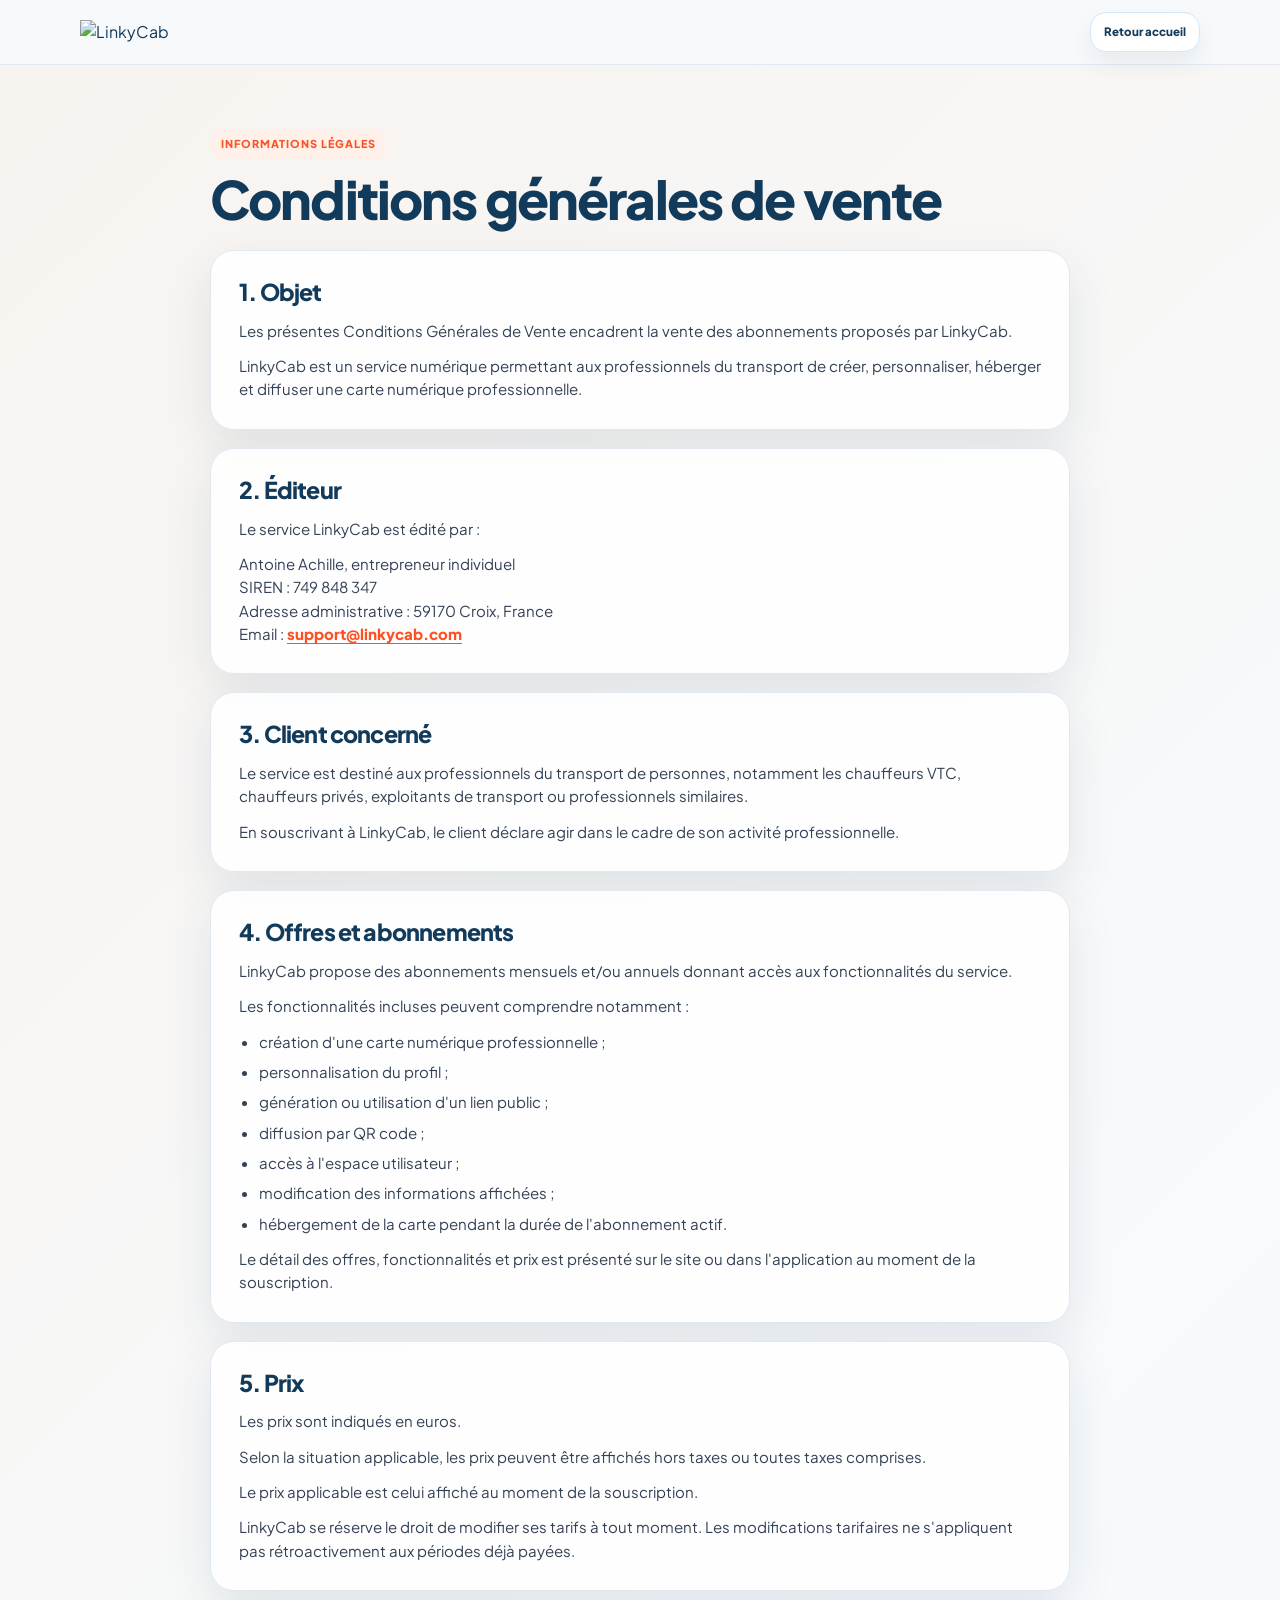
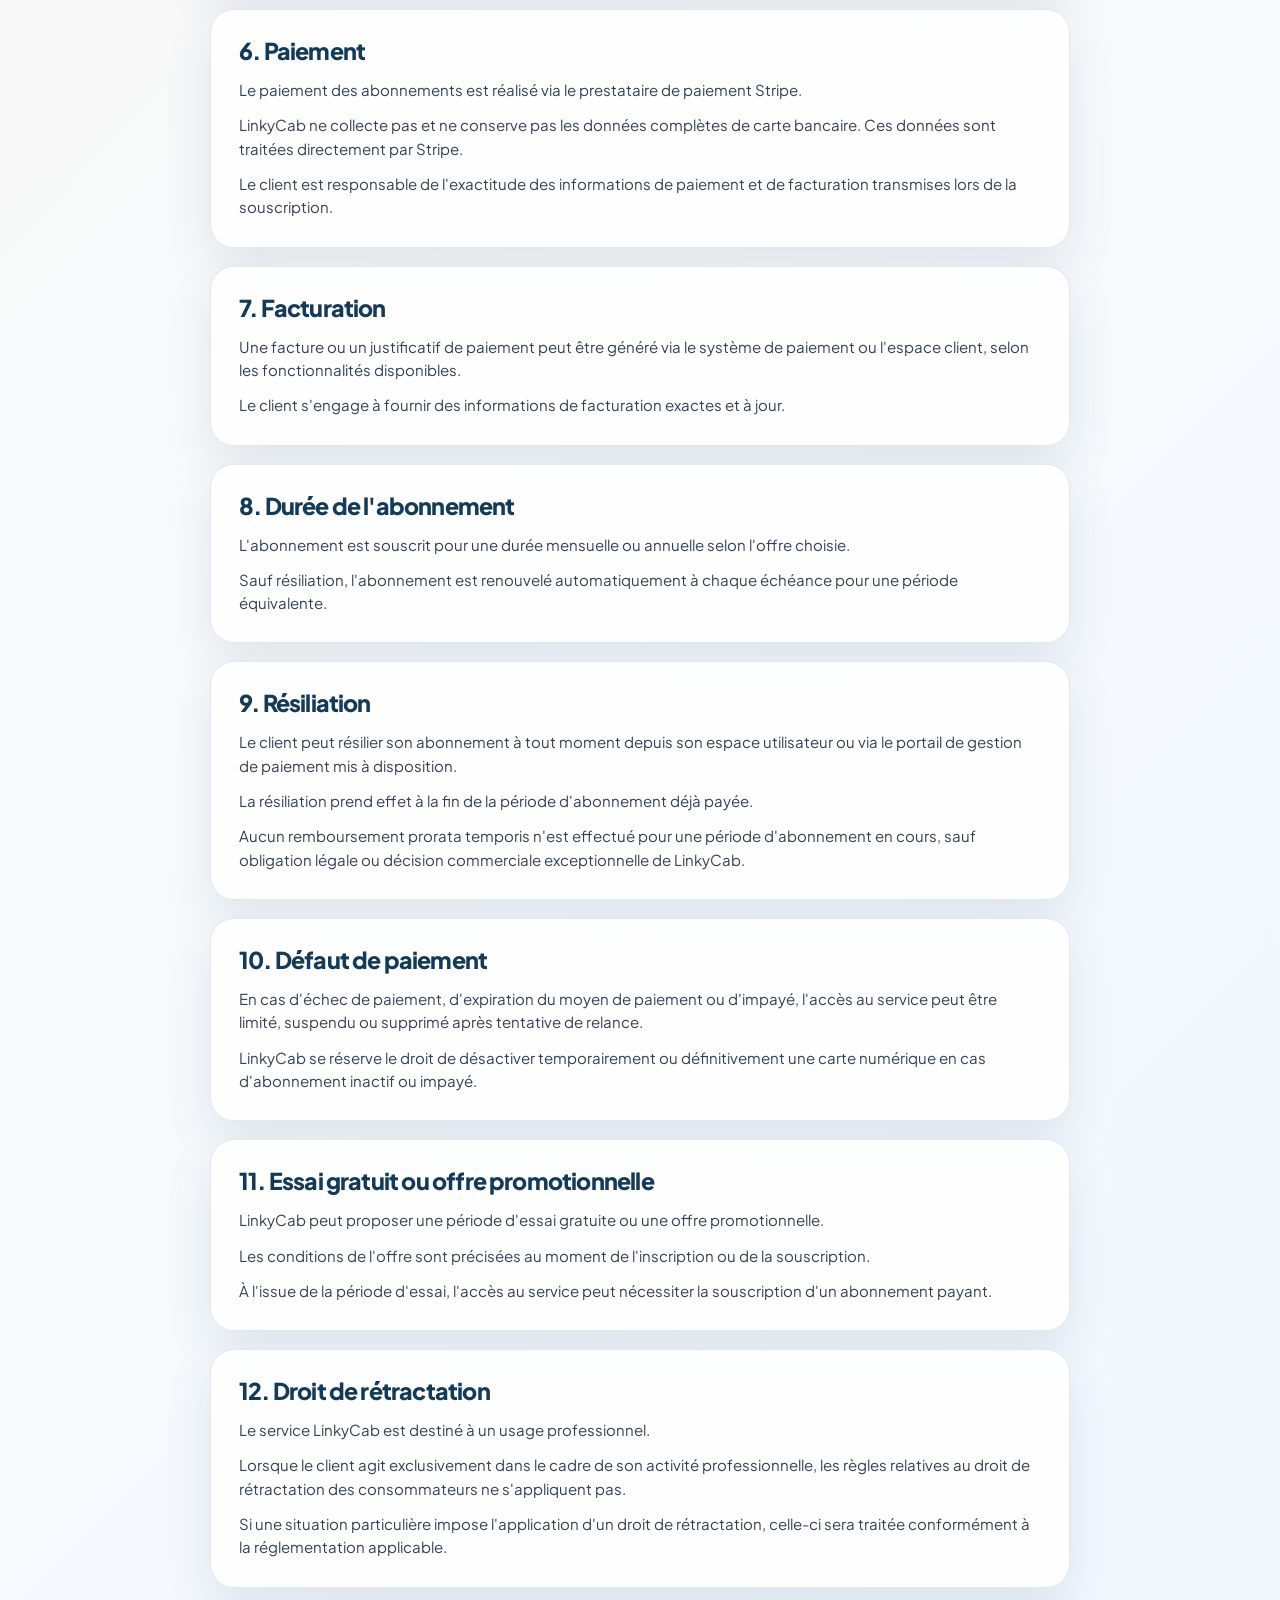
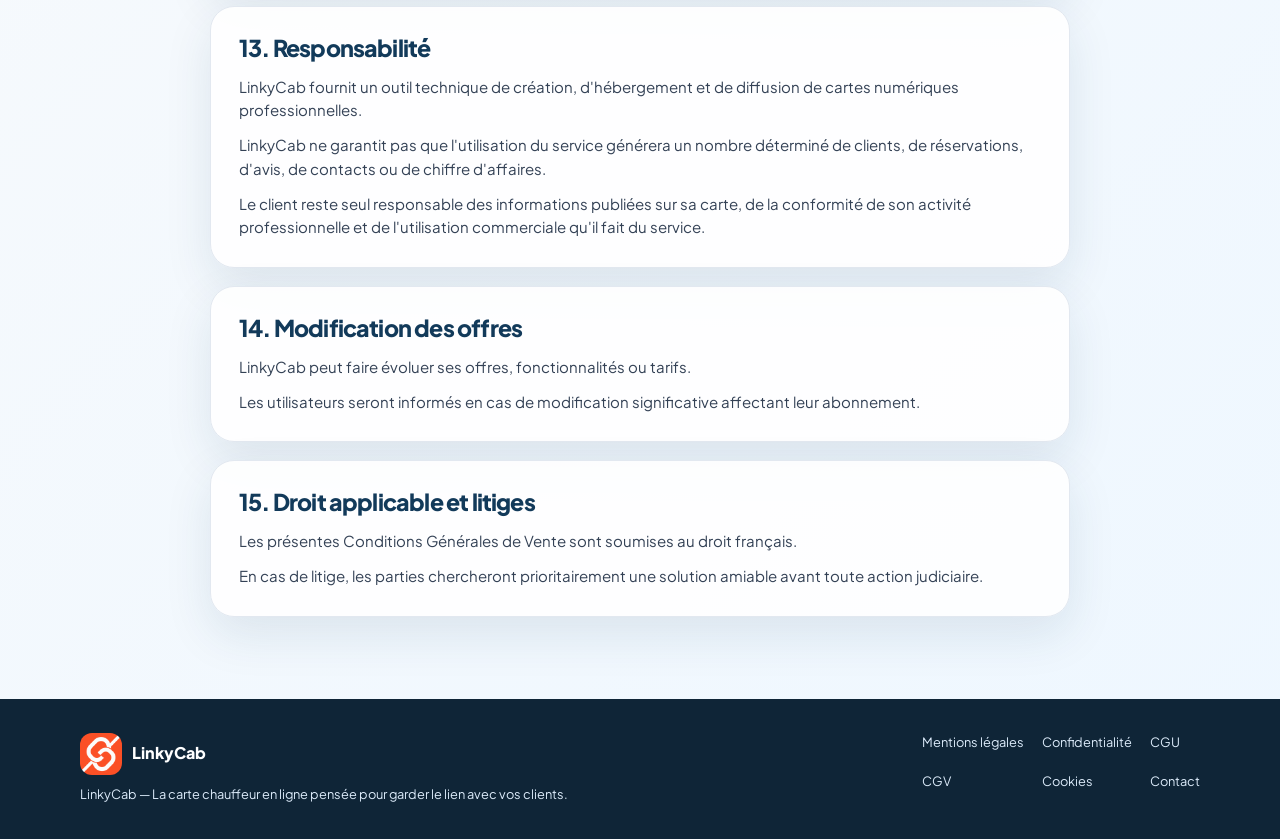
==== conditions-generales-vente/index.html @ a40a3536 "Integrate static legal pages" ====
<!doctype html>
<html lang="fr">
  <head>
    <meta charset="utf-8">
    <meta name="viewport" content="width=device-width, initial-scale=1">
    <title>Conditions générales de vente — LinkyCab</title>
    <link rel="preconnect" href="https://fonts.googleapis.com">
    <link rel="preconnect" href="https://fonts.gstatic.com" crossorigin>
    <link href="https://fonts.googleapis.com/css2?family=Plus+Jakarta+Sans:wght@500;700;800&display=swap" rel="stylesheet">
    <link rel="stylesheet" href="../style.css">
  </head>
  <body class="legal-page">
    <header class="site-header legal-header"><div class="container header-inner"><a class="brand" href="/" aria-label="Retour à l’accueil LinkyCab"><img src="../assets/img/logo-linkycab.png" alt="LinkyCab"></a><a class="button button-secondary button-small" href="/">Retour accueil</a></div></header>
    <main class="legal-main container">
      <p class="eyebrow">Informations légales</p>
      <h1>Conditions générales de vente</h1>
      <div class="legal-content"><section class="legal-card"><h2>1. Objet</h2><p>Les présentes Conditions Générales de Vente encadrent la vente des abonnements proposés par LinkyCab.</p><p>LinkyCab est un service numérique permettant aux professionnels du transport de créer, personnaliser, héberger et diffuser une carte numérique professionnelle.</p></section>
<section class="legal-card"><h2>2. Éditeur</h2><p>Le service LinkyCab est édité par :</p><p>Antoine Achille, entrepreneur individuel<br>SIREN : 749 848 347<br>Adresse administrative : 59170 Croix, France<br>Email : <a href="mailto:support@linkycab.com">support@linkycab.com</a></p></section>
<section class="legal-card"><h2>3. Client concerné</h2><p>Le service est destiné aux professionnels du transport de personnes, notamment les chauffeurs VTC, chauffeurs privés, exploitants de transport ou professionnels similaires.</p><p>En souscrivant à LinkyCab, le client déclare agir dans le cadre de son activité professionnelle.</p></section>
<section class="legal-card"><h2>4. Offres et abonnements</h2><p>LinkyCab propose des abonnements mensuels et/ou annuels donnant accès aux fonctionnalités du service.</p><p>Les fonctionnalités incluses peuvent comprendre notamment :</p><ul><li>création d&#x27;une carte numérique professionnelle ;</li><li>personnalisation du profil ;</li><li>génération ou utilisation d&#x27;un lien public ;</li><li>diffusion par QR code ;</li><li>accès à l&#x27;espace utilisateur ;</li><li>modification des informations affichées ;</li><li>hébergement de la carte pendant la durée de l&#x27;abonnement actif.</li></ul><p>Le détail des offres, fonctionnalités et prix est présenté sur le site ou dans l&#x27;application au moment de la souscription.</p></section>
<section class="legal-card"><h2>5. Prix</h2><p>Les prix sont indiqués en euros.</p><p>Selon la situation applicable, les prix peuvent être affichés hors taxes ou toutes taxes comprises.</p><p>Le prix applicable est celui affiché au moment de la souscription.</p><p>LinkyCab se réserve le droit de modifier ses tarifs à tout moment. Les modifications tarifaires ne s&#x27;appliquent pas rétroactivement aux périodes déjà payées.</p></section>
<section class="legal-card"><h2>6. Paiement</h2><p>Le paiement des abonnements est réalisé via le prestataire de paiement Stripe.</p><p>LinkyCab ne collecte pas et ne conserve pas les données complètes de carte bancaire. Ces données sont traitées directement par Stripe.</p><p>Le client est responsable de l&#x27;exactitude des informations de paiement et de facturation transmises lors de la souscription.</p></section>
<section class="legal-card"><h2>7. Facturation</h2><p>Une facture ou un justificatif de paiement peut être généré via le système de paiement ou l&#x27;espace client, selon les fonctionnalités disponibles.</p><p>Le client s&#x27;engage à fournir des informations de facturation exactes et à jour.</p></section>
<section class="legal-card"><h2>8. Durée de l&#x27;abonnement</h2><p>L&#x27;abonnement est souscrit pour une durée mensuelle ou annuelle selon l&#x27;offre choisie.</p><p>Sauf résiliation, l&#x27;abonnement est renouvelé automatiquement à chaque échéance pour une période équivalente.</p></section>
<section class="legal-card"><h2>9. Résiliation</h2><p>Le client peut résilier son abonnement à tout moment depuis son espace utilisateur ou via le portail de gestion de paiement mis à disposition.</p><p>La résiliation prend effet à la fin de la période d&#x27;abonnement déjà payée.</p><p>Aucun remboursement prorata temporis n&#x27;est effectué pour une période d&#x27;abonnement en cours, sauf obligation légale ou décision commerciale exceptionnelle de LinkyCab.</p></section>
<section class="legal-card"><h2>10. Défaut de paiement</h2><p>En cas d&#x27;échec de paiement, d&#x27;expiration du moyen de paiement ou d&#x27;impayé, l&#x27;accès au service peut être limité, suspendu ou supprimé après tentative de relance.</p><p>LinkyCab se réserve le droit de désactiver temporairement ou définitivement une carte numérique en cas d&#x27;abonnement inactif ou impayé.</p></section>
<section class="legal-card"><h2>11. Essai gratuit ou offre promotionnelle</h2><p>LinkyCab peut proposer une période d&#x27;essai gratuite ou une offre promotionnelle.</p><p>Les conditions de l&#x27;offre sont précisées au moment de l&#x27;inscription ou de la souscription.</p><p>À l&#x27;issue de la période d&#x27;essai, l&#x27;accès au service peut nécessiter la souscription d&#x27;un abonnement payant.</p></section>
<section class="legal-card"><h2>12. Droit de rétractation</h2><p>Le service LinkyCab est destiné à un usage professionnel.</p><p>Lorsque le client agit exclusivement dans le cadre de son activité professionnelle, les règles relatives au droit de rétractation des consommateurs ne s&#x27;appliquent pas.</p><p>Si une situation particulière impose l&#x27;application d&#x27;un droit de rétractation, celle-ci sera traitée conformément à la réglementation applicable.</p></section>
<section class="legal-card"><h2>13. Responsabilité</h2><p>LinkyCab fournit un outil technique de création, d&#x27;hébergement et de diffusion de cartes numériques professionnelles.</p><p>LinkyCab ne garantit pas que l&#x27;utilisation du service générera un nombre déterminé de clients, de réservations, d&#x27;avis, de contacts ou de chiffre d&#x27;affaires.</p><p>Le client reste seul responsable des informations publiées sur sa carte, de la conformité de son activité professionnelle et de l&#x27;utilisation commerciale qu&#x27;il fait du service.</p></section>
<section class="legal-card"><h2>14. Modification des offres</h2><p>LinkyCab peut faire évoluer ses offres, fonctionnalités ou tarifs.</p><p>Les utilisateurs seront informés en cas de modification significative affectant leur abonnement.</p></section>
<section class="legal-card"><h2>15. Droit applicable et litiges</h2><p>Les présentes Conditions Générales de Vente sont soumises au droit français.</p><p>En cas de litige, les parties chercheront prioritairement une solution amiable avant toute action judiciaire.</p></section>
      </div>
    </main>
    <footer class="site-footer"><div class="container footer-grid"><div><div class="footer-brand-heading"><img class="footer-logo" src="../assets/img/logo-linkycab-icon.png" alt="Icône LinkyCab"><p class="footer-brand-name">LinkyCab</p></div><p class="footer-baseline">LinkyCab — La carte chauffeur en ligne pensée pour garder le lien avec vos clients.</p></div><nav aria-label="Informations légales"><a href="/mentions-legales/">Mentions légales</a><a href="/politique-confidentialite/">Confidentialité</a><a href="/conditions-utilisation/">CGU</a><a href="/conditions-generales-vente/">CGV</a><a href="/politique-cookies/">Cookies</a><a href="/contact/">Contact</a></nav></div></footer>
  </body>
</html>
---- style.css ----
:root {
  --bg: #F8FAFC;
  --bg-warm: #F7F3EF;
  --blue: #123A5A;
  --night: #0F2537;
  --orange: #FC5123;
  --muted: #64748B;
  --border: #E2E8F0;
  --card: #FFFFFF;
  --soft: #EAF4FF;
  --shadow: 0 18px 48px rgba(18, 58, 90, .10);
  --radius: 28px;
  --font: "Plus Jakarta Sans", Arial, sans-serif;
}

* { box-sizing: border-box; }
html { scroll-behavior: smooth; }
body {
  margin: 0;
  background: linear-gradient(135deg, var(--bg-warm), var(--bg) 46%, #EEF7FF);
  color: var(--blue);
  font-family: var(--font);
  line-height: 1.55;
}

a { color: inherit; text-decoration: none; }
img { display: block; max-width: 100%; }
p { margin: 0; color: #334155; }
h1, h2, h3 {
  margin: 0;
  color: var(--blue);
  letter-spacing: -.035em;
  line-height: 1.12;
}
h1 { font-size: clamp(2.25rem, 9vw, 4.35rem); line-height: 1.02; font-weight: 800; }
h2 { font-size: clamp(1.8rem, 6vw, 3rem); font-weight: 800; }
h3 { font-size: clamp(1.25rem, 5.4vw, 1.38rem); line-height: 1.15; font-weight: 700; }

.container { width: min(1120px, calc(100% - 34px)); margin-inline: auto; }
.section { padding: 58px 0; }

.site-header {
  position: sticky;
  top: 0;
  z-index: 10;
  border-bottom: 1px solid var(--border);
  background: rgba(248, 250, 252, .88);
  backdrop-filter: blur(16px);
}
.header-inner { display: flex; min-height: 64px; align-items: center; justify-content: space-between; gap: 14px; }
.brand img { width: 126px; }
.main-nav { display: none; gap: 24px; }
.main-nav a { color: var(--muted); font-size: .78rem; font-weight: 800; }

.button {
  display: inline-flex;
  min-height: 50px;
  align-items: center;
  justify-content: center;
  border: 1px solid var(--orange);
  border-radius: 16px;
  background: var(--orange);
  padding: 12px 20px;
  color: #fff;
  font-size: .84rem;
  font-weight: 800;
  box-shadow: 0 14px 30px rgba(252, 81, 35, .22);
}
.button-secondary { border-color: #CFE6FF; background: #fff; color: var(--blue); box-shadow: 0 12px 24px rgba(18, 58, 90, .07); }
.button-small { min-height: 40px; padding: 9px 13px; font-size: .72rem; }

.eyebrow {
  display: inline-flex;
  margin-bottom: 12px;
  border-radius: 999px;
  background: #FFF1EA;
  padding: 7px 11px;
  color: var(--orange);
  font-size: .68rem;
  font-weight: 800;
  letter-spacing: .09em;
  text-transform: uppercase;
}
.section-heading { max-width: 720px; margin-bottom: 26px; }
.section-heading p:not(.eyebrow) { margin-top: 12px; color: var(--muted); }
.section-heading-centered { margin-inline: auto; text-align: center; }

.hero { overflow: hidden; padding-top: 44px; }
.hero-grid { display: grid; gap: 32px; align-items: center; }
.hero-text { margin-top: 16px; font-size: 1rem; }
.button-row { display: flex; flex-wrap: wrap; gap: 10px; margin-top: 24px; }
.hero-visual { justify-self: center; width: min(100%, 390px); }

.phone-frame {
  overflow: hidden;
  border: 1px solid var(--border);
  border-radius: var(--radius);
  background: #fff;
  box-shadow: var(--shadow);
  padding: 6px;
}
.phone-frame img { border-radius: 22px; }

.image-frame {
  overflow: hidden;
  border: 1px solid #E2E8F0;
  border-radius: 24px;
  background: #FFFFFF;
  box-shadow: 0 18px 45px rgba(15, 37, 55, .08);
}
.image-frame img {
  display: block;
  width: 100%;
  height: auto;
  border-radius: inherit;
  object-fit: cover;
  transform: scale(1.02);
}

.problem { background: linear-gradient(135deg, var(--night), var(--blue)); }
.problem h2,
.problem h3 { color: #fff; }
.problem .section-heading p:not(.eyebrow) { color: #DCEBFA; }

.three-grid,
.step-grid,
.action-grid,
.pill-grid,
.benefit-grid { display: grid; gap: 12px; }
.three-grid { grid-template-columns: 1fr; }
.three-grid article,
.step-grid article,
.action-grid article,
.pill-grid article,
.benefit-grid article {
  border: 1px solid var(--border);
  border-radius: 22px;
  background: #fff;
  padding: 18px;
  box-shadow: var(--shadow);
}
.problem .three-grid article { border-color: rgba(255, 255, 255, .14); background: rgba(255, 255, 255, .10); box-shadow: none; }
.step-grid article { min-height: 158px; }
.step-grid span {
  display: inline-flex;
  margin-bottom: 28px;
  border: 1px solid #CFE6FF;
  border-radius: 999px;
  background: var(--soft);
  padding: 6px 11px;
  color: var(--blue);
  font-size: .72rem;
  font-weight: 800;
}

.strong-line { color: var(--blue) !important; font-weight: 800; }
.note { color: var(--muted); font-size: .86rem; font-weight: 700; }
.access { background: rgba(234, 244, 255, .34); }
.access-grid { display: grid; gap: 14px; }
.access-grid article {
  position: relative;
  overflow: hidden;
  min-height: 210px;
  border: 1px solid var(--border);
  border-radius: 24px;
  background: #fff;
  padding: 20px;
  box-shadow: var(--shadow);
}
.access-grid span {
  display: inline-flex;
  margin-bottom: 26px;
  border: 1px solid #CFE6FF;
  border-radius: 999px;
  background: var(--soft);
  padding: 6px 11px;
  color: var(--blue);
  font-size: .72rem;
  font-weight: 800;
}
.access-grid p { margin-top: 10px; color: var(--muted); font-size: .92rem; font-weight: 700; }
.access-note { margin-top: 18px; text-align: center; color: var(--blue); font-weight: 900; }

.mobile-carousel {
  display: flex;
  gap: 16px;
  overflow-x: auto;
  scroll-snap-type: x mandatory;
  width: calc(100% + 34px);
  margin-inline: -17px;
  padding: 0 17px 8px;
  -webkit-overflow-scrolling: touch;
  scrollbar-width: none;
}
.mobile-carousel::-webkit-scrollbar { display: none; }
.mobile-carousel-card {
  flex: 0 0 84%;
  scroll-snap-align: start;
  scroll-snap-stop: always;
}

.nfc-option { background: rgba(248, 250, 252, .82); padding-top: 0; }
.nfc-card {
  display: grid;
  gap: 22px;
  align-items: center;
  border: 1px solid var(--border);
  border-radius: var(--radius);
  background: #fff;
  padding: 20px;
  box-shadow: var(--shadow);
}
.nfc-copy p { margin-top: 12px; color: var(--muted); }
.nfc-offer {
  display: inline-flex;
  border-radius: 999px;
  background: #FFF1EA;
  padding: 8px 12px;
  color: var(--orange) !important;
  font-size: .78rem;
  font-weight: 900;
  text-transform: uppercase;
}
.nfc-tagline { margin-top: 14px; text-align: left; }
.nfc-visual { max-width: 320px; justify-self: center; }
.nfc-visual img { transform: none; }

.action-grid,
.benefit-grid { grid-template-columns: repeat(2, minmax(0, 1fr)); }
.action-grid article,
.benefit-grid article,
.pill-grid article { color: var(--blue); font-size: .92rem; font-weight: 800; }
.action-grid .mobile-carousel-card { flex-basis: 68%; }
.action-grid article {
  min-height: 126px;
  border-color: rgba(203, 213, 225, .72);
  border-radius: 24px;
  background: rgba(255, 255, 255, .84);
  padding: 14px;
  box-shadow: 0 14px 34px rgba(18, 58, 90, .08);
  backdrop-filter: blur(10px);
}
.action-card {
  display: grid;
  gap: 8px;
  align-content: start;
}
.action-card h3 {
  font-size: clamp(1rem, 4.4vw, 1.12rem);
  letter-spacing: -.025em;
}
.action-card p {
  max-width: 18ch;
  color: var(--muted);
  font-size: .76rem;
  font-weight: 700;
  line-height: 1.35;
}
.benefit-grid article {
  display: grid;
  gap: 14px;
  align-content: start;
}
.benefit-grid h3 {
  font-size: clamp(1.05rem, 4.6vw, 1.18rem);
  letter-spacing: -.03em;
}
.benefit-badge {
  display: inline-flex;
  width: 40px;
  height: 40px;
  align-items: center;
  justify-content: center;
  border: 1px solid #CFE6FF;
  border-radius: 14px;
  background: linear-gradient(135deg, #F3F9FF, var(--soft));
  color: var(--blue);
  font-size: .82rem;
  font-weight: 900;
  line-height: 1;
  box-shadow: inset 0 1px 0 rgba(255, 255, 255, .78);
}
.benefit-badge::after {
  content: "";
  width: 5px;
  height: 5px;
  margin-left: 4px;
  border-radius: 999px;
  background: rgba(252, 81, 35, .72);
}
.action-icon {
  display: inline-flex;
  position: relative;
  width: 34px;
  height: 34px;
  align-items: center;
  justify-content: center;
  border: 1px solid #D7E8F8;
  border-radius: 999px;
  background: linear-gradient(135deg, #F6FAFE, #EAF4FF);
  color: var(--blue);
  font-size: .9rem;
  font-weight: 800;
  line-height: 1;
  box-shadow: inset 0 1px 0 rgba(255, 255, 255, .9);
}
.action-icon::after {
  content: "";
  position: absolute;
  right: 5px;
  bottom: 5px;
  width: 4px;
  height: 4px;
  border-radius: 999px;
  background: rgba(252, 81, 35, .62);
}

.keep,
.dashboard,
.faq { background: rgba(248, 250, 252, .82); }
.showcase-grid {
  display: grid;
  gap: 24px;
  align-items: center;
  border: 1px solid var(--border);
  border-radius: var(--radius);
  background: #fff;
  padding: 20px;
  box-shadow: var(--shadow);
}
.showcase-grid p:not(.eyebrow) { margin-top: 12px; color: var(--muted); }
.showcase-visual { width: 100%; max-width: 430px; justify-self: center; }
.pill-grid { grid-template-columns: repeat(2, minmax(0, 1fr)); }
.business { background: rgba(234, 244, 255, .42); }

.pricing-cards { display: grid; gap: 18px; }
.price-card {
  display: flex;
  flex-direction: column;
  gap: 14px;
  height: 100%;
  border: 1px solid var(--border);
  border-radius: var(--radius);
  background: #fff;
  padding: 22px;
  box-shadow: var(--shadow);
}
.price { color: var(--blue); font-size: clamp(2.7rem, 12vw, 4.4rem); font-weight: 800; letter-spacing: -.08em; line-height: .95; }
.price small { font-size: 1rem; letter-spacing: 0; }
.price-card ul { display: grid; gap: 8px; margin: 0; padding: 0; list-style: none; }
.price-card .button { margin-top: auto; }
.price-card li { position: relative; padding-left: 22px; color: #334155; font-size: .86rem; font-weight: 700; }
.price-card li::before { content: "✓"; position: absolute; left: 0; color: var(--blue); font-weight: 900; }
.option { border-top: 1px solid var(--border); padding-top: 12px; color: var(--muted); font-size: .8rem; font-weight: 800; }
.annual-nfc-highlight {
  align-self: flex-start;
  border: 1px solid rgba(252, 81, 35, .16);
  border-radius: 12px;
  background: #FFF4EC;
  padding: 9px 12px;
  color: var(--blue);
  font-size: .78rem;
  font-weight: 900;
  line-height: 1.35;
}
.featured-price { border: 2px solid #CFE6FF; background: linear-gradient(180deg, #fff, #F4FAFF); transform: translateY(-2px); box-shadow: 0 24px 58px rgba(18, 58, 90, .16); }
.nfc-price .button { box-shadow: 0 16px 34px rgba(252, 81, 35, .26); }
.badges { display: flex; flex-wrap: wrap; gap: 8px; }
.badges span { border-radius: 999px; background: #FFF1EA; padding: 7px 10px; color: var(--orange); font-size: .68rem; font-weight: 900; text-transform: uppercase; }
.pricing-note { margin-top: 18px; text-align: center; color: var(--blue); font-weight: 800; }

.faq-grid { display: grid; gap: 16px; }
.faq-list { overflow: hidden; border: 1px solid var(--border); border-radius: var(--radius); background: #fff; box-shadow: var(--shadow); }
details { border-bottom: 1px solid var(--border); padding: 17px; }
details:last-child { border-bottom: 0; }
summary { cursor: pointer; color: var(--blue); font-size: .9rem; font-weight: 800; }
details p { margin-top: 8px; color: var(--muted); font-size: .85rem; }

.site-footer { background: var(--night); padding: 34px 0; }
.footer-grid { display: grid; gap: 18px; }
.footer-brand-heading { display: flex; align-items: center; gap: 10px; margin-bottom: 10px; }
.footer-logo { width: 42px; border-radius: 12px; }
.footer-brand-name { color: #fff; font-weight: 800; }
.footer-baseline,
.site-footer a { color: #DCEBFA; font-size: .8rem; }
.site-footer nav { display: grid; gap: 7px; }

@media (min-width: 720px) {
  .container { width: min(1120px, calc(100% - 64px)); }
  .section { padding: 82px 0; }
  .main-nav { display: flex; }
  .hero { padding: 72px 0 86px; }
  .hero-grid { grid-template-columns: 1.04fr .76fr; gap: 58px; }
  .hero-text { font-size: 1.08rem; }
  .three-grid,
  .step-grid { grid-template-columns: repeat(3, 1fr); }
  .action-grid,
  .benefit-grid { grid-template-columns: repeat(3, 1fr); }
  .access-grid { grid-template-columns: repeat(3, 1fr); }
  .mobile-carousel {
    display: grid;
    overflow: visible;
    width: auto;
    margin-inline: 0;
    padding: 0;
    scroll-snap-type: none;
  }
  .mobile-carousel-card {
    flex: initial;
    scroll-snap-align: none;
  }
  .action-grid .mobile-carousel-card { flex-basis: initial; }
  .action-grid article {
    min-height: 136px;
    padding: 16px;
  }
  .showcase-grid { grid-template-columns: 1fr .82fr; padding: 28px; }
  .showcase-visual { max-width: 480px; }
  .nfc-card { grid-template-columns: 1fr 340px; padding: 28px; }
  .pill-grid { grid-template-columns: repeat(5, 1fr); }
  .pricing-cards { grid-template-columns: repeat(3, minmax(0, 1fr)); align-items: stretch; }
  .featured-price { transform: translateY(-8px); }
  .faq-grid { grid-template-columns: .8fr 1.2fr; gap: 54px; }
  .footer-grid { grid-template-columns: 1.4fr .8fr; }
  .hero-visual { width: min(100%, 430px); }
}


.legal-page { min-height: 100vh; }
.legal-header .button { white-space: nowrap; }
.legal-main { width: min(820px, calc(100% - 34px)); padding: 42px 0 58px; }
.legal-main h1 { margin-bottom: 24px; font-size: clamp(2rem, 7vw, 3.3rem); }
.legal-content { display: grid; gap: 18px; }
.legal-card { border: 1px solid var(--border); border-radius: 24px; background: rgba(255, 255, 255, .9); padding: 22px; box-shadow: var(--shadow); }
.legal-card h2 { margin-bottom: 14px; color: var(--blue); font-size: clamp(1.15rem, 4vw, 1.45rem); }
.legal-card p,
.legal-card li { color: #334155; font-size: .94rem; }
.legal-card p + p,
.legal-card p + ul,
.legal-card ul + p { margin-top: 12px; }
.legal-card ul { display: grid; gap: 7px; margin: 0; padding-left: 20px; }
.legal-card a { color: var(--orange); font-weight: 800; text-decoration: underline; text-underline-offset: 3px; }
@media (min-width: 720px) {
  .legal-main { width: min(860px, calc(100% - 64px)); padding: 64px 0 82px; }
  .legal-card { padding: 28px; }
  .site-footer nav { grid-template-columns: repeat(3, max-content); justify-content: end; column-gap: 18px; }
}
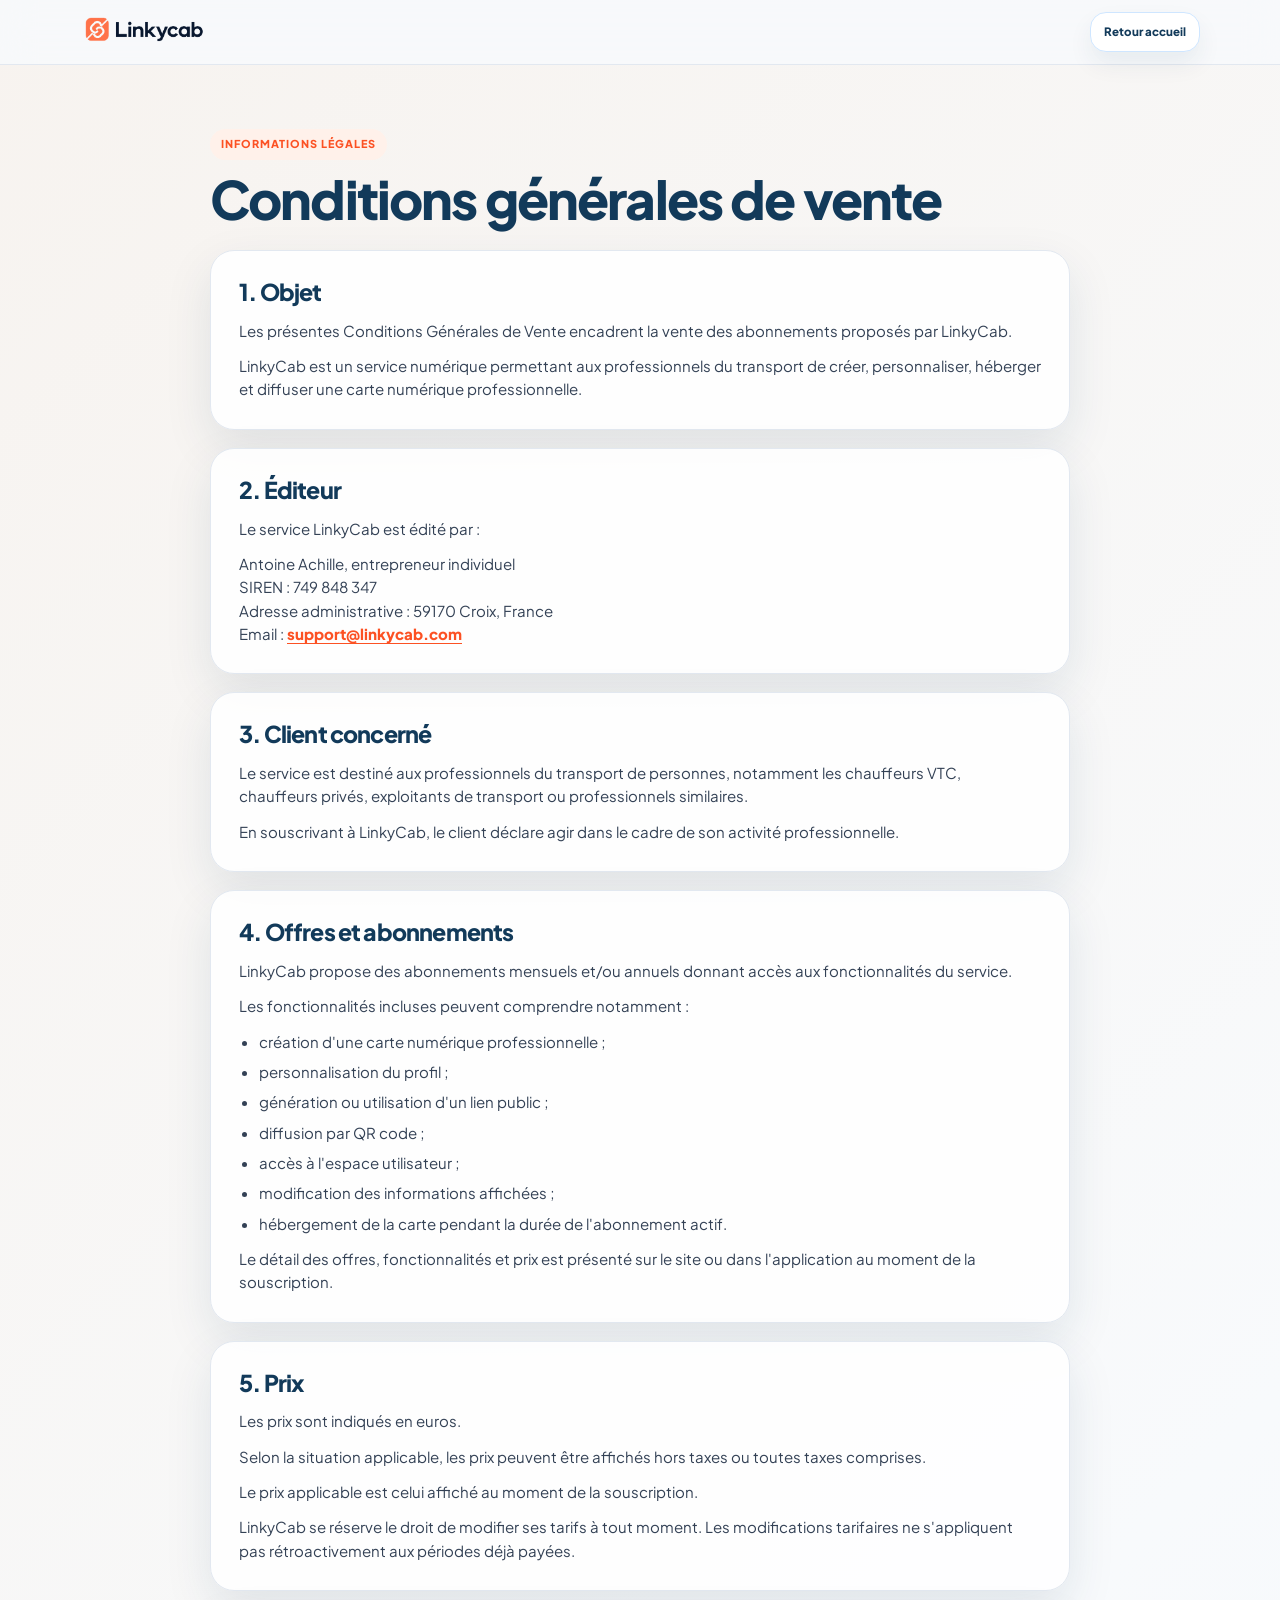
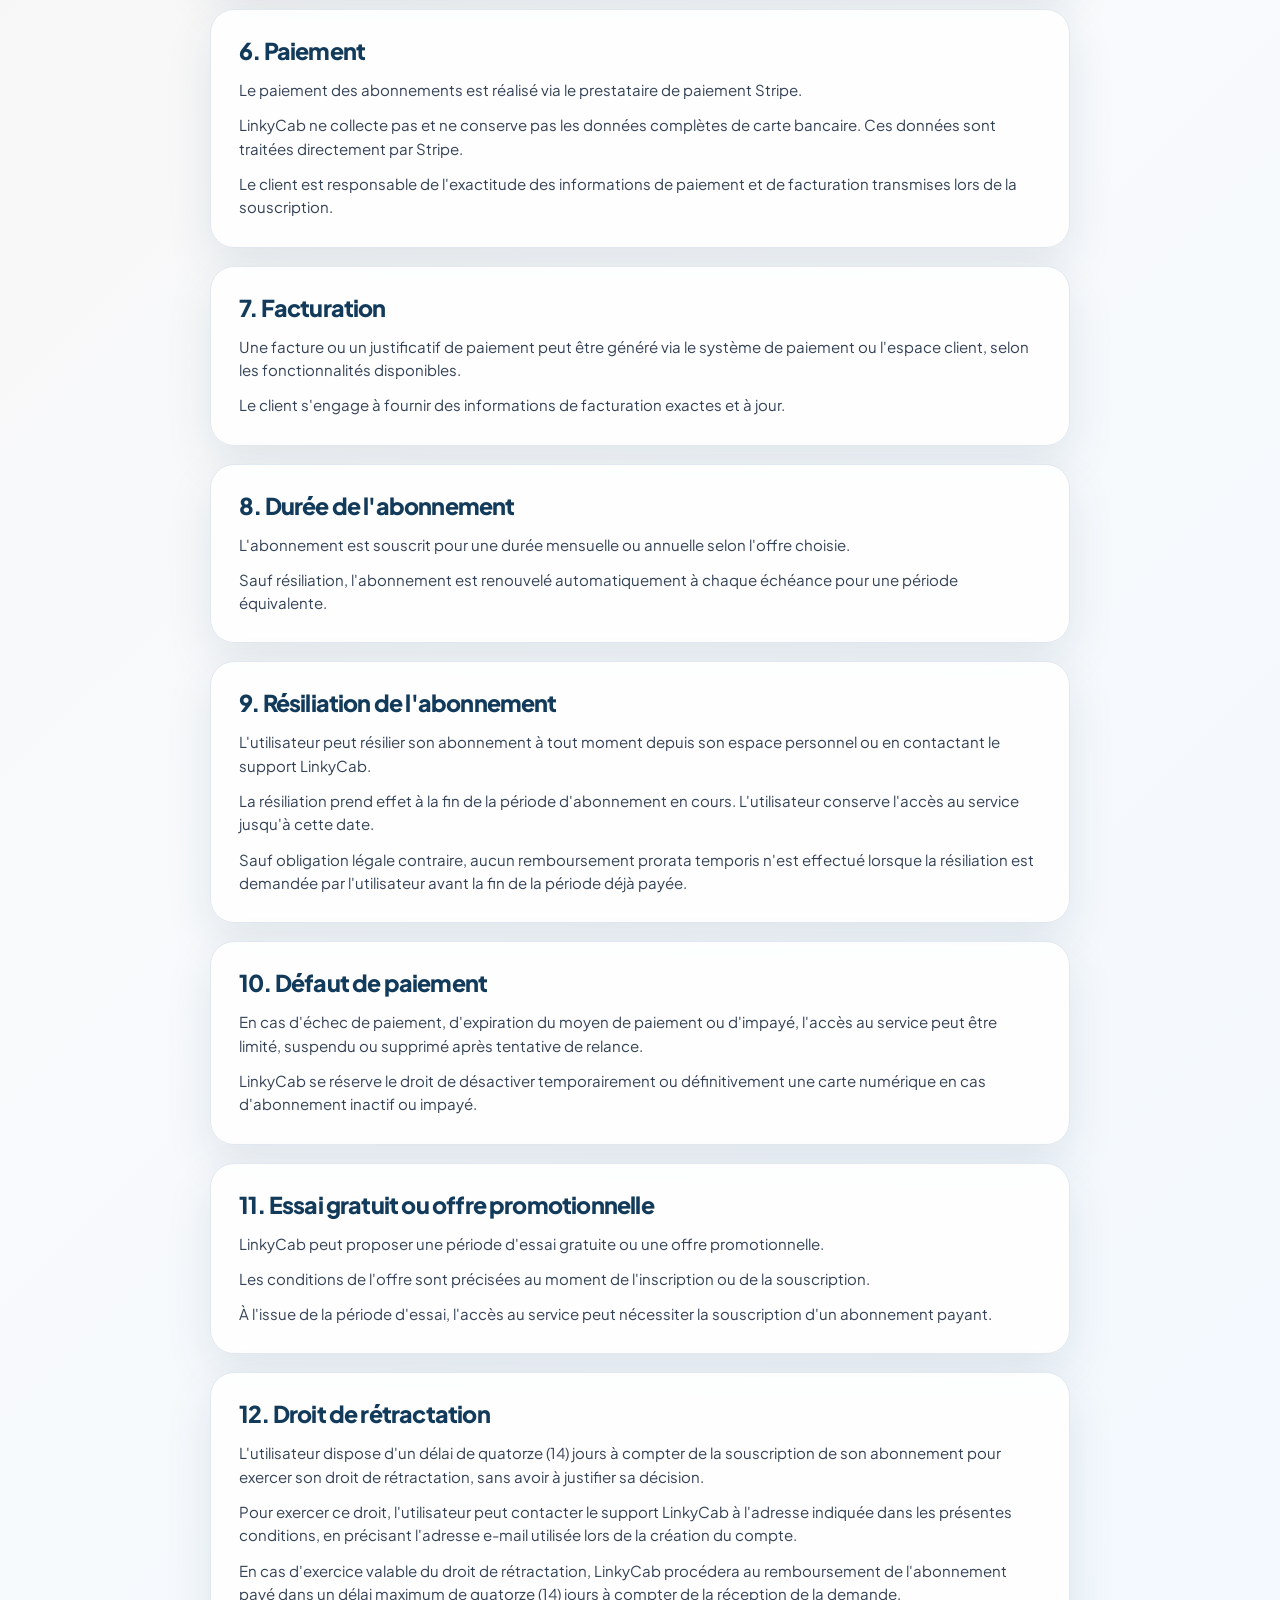
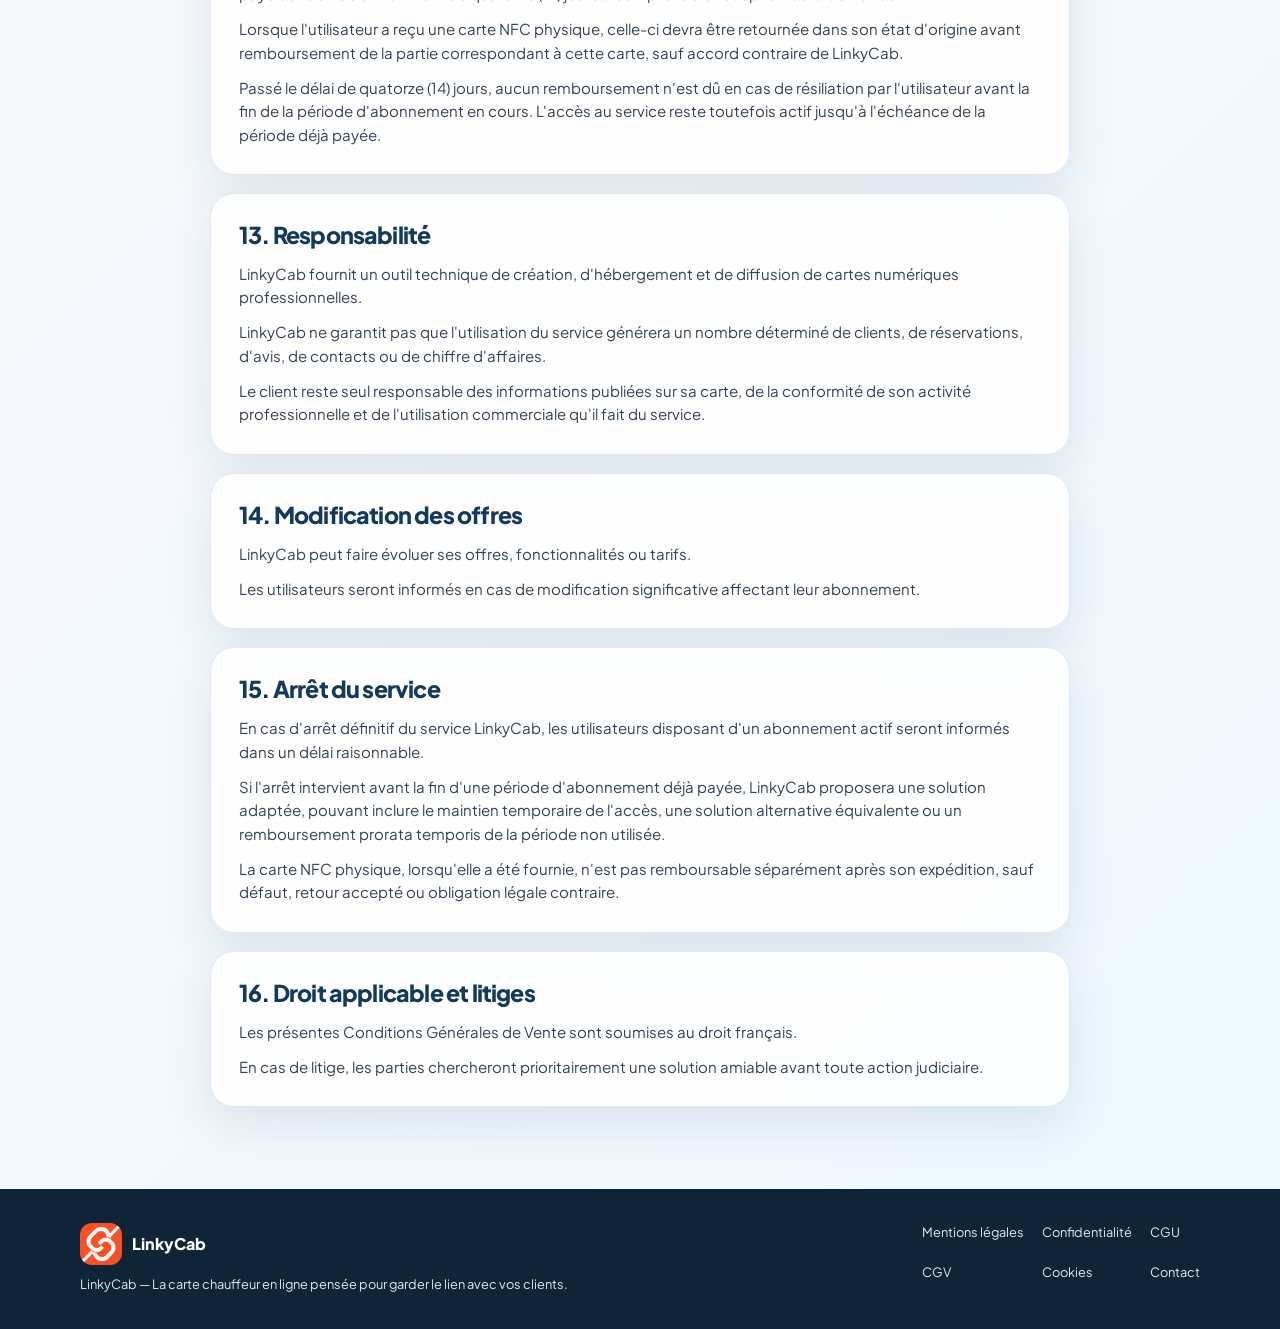
==== commit 02d3884f: "Mettre à jour les pages légales LinkyCab" ====
--- a/conditions-generales-vente/index.html
+++ b/conditions-generales-vente/index.html
@@ -10,7 +10,7 @@
     <link rel="stylesheet" href="../style.css">
   </head>
   <body class="legal-page">
-    <header class="site-header legal-header"><div class="container header-inner"><a class="brand" href="/" aria-label="Retour à l’accueil LinkyCab"><img src="../assets/img/logo-linkycab.png" alt="LinkyCab"></a><a class="button button-secondary button-small" href="/">Retour accueil</a></div></header>
+    <header class="site-header legal-header"><div class="container header-inner"><a class="brand" href="/" aria-label="Retour à l’accueil LinkyCab"><img src="/assets/img/logo-linkycab-full.png" alt="LinkyCab"></a><a class="button button-secondary button-small" href="/">Retour accueil</a></div></header>
     <main class="legal-main container">
       <p class="eyebrow">Informations légales</p>
       <h1>Conditions générales de vente</h1>
@@ -22,15 +22,16 @@
 <section class="legal-card"><h2>6. Paiement</h2><p>Le paiement des abonnements est réalisé via le prestataire de paiement Stripe.</p><p>LinkyCab ne collecte pas et ne conserve pas les données complètes de carte bancaire. Ces données sont traitées directement par Stripe.</p><p>Le client est responsable de l&#x27;exactitude des informations de paiement et de facturation transmises lors de la souscription.</p></section>
 <section class="legal-card"><h2>7. Facturation</h2><p>Une facture ou un justificatif de paiement peut être généré via le système de paiement ou l&#x27;espace client, selon les fonctionnalités disponibles.</p><p>Le client s&#x27;engage à fournir des informations de facturation exactes et à jour.</p></section>
 <section class="legal-card"><h2>8. Durée de l&#x27;abonnement</h2><p>L&#x27;abonnement est souscrit pour une durée mensuelle ou annuelle selon l&#x27;offre choisie.</p><p>Sauf résiliation, l&#x27;abonnement est renouvelé automatiquement à chaque échéance pour une période équivalente.</p></section>
-<section class="legal-card"><h2>9. Résiliation</h2><p>Le client peut résilier son abonnement à tout moment depuis son espace utilisateur ou via le portail de gestion de paiement mis à disposition.</p><p>La résiliation prend effet à la fin de la période d&#x27;abonnement déjà payée.</p><p>Aucun remboursement prorata temporis n&#x27;est effectué pour une période d&#x27;abonnement en cours, sauf obligation légale ou décision commerciale exceptionnelle de LinkyCab.</p></section>
+<section class="legal-card"><h2>9. Résiliation de l&#x27;abonnement</h2><p>L&#x27;utilisateur peut résilier son abonnement à tout moment depuis son espace personnel ou en contactant le support LinkyCab.</p><p>La résiliation prend effet à la fin de la période d&#x27;abonnement en cours. L&#x27;utilisateur conserve l&#x27;accès au service jusqu&#x27;à cette date.</p><p>Sauf obligation légale contraire, aucun remboursement prorata temporis n&#x27;est effectué lorsque la résiliation est demandée par l&#x27;utilisateur avant la fin de la période déjà payée.</p></section>
 <section class="legal-card"><h2>10. Défaut de paiement</h2><p>En cas d&#x27;échec de paiement, d&#x27;expiration du moyen de paiement ou d&#x27;impayé, l&#x27;accès au service peut être limité, suspendu ou supprimé après tentative de relance.</p><p>LinkyCab se réserve le droit de désactiver temporairement ou définitivement une carte numérique en cas d&#x27;abonnement inactif ou impayé.</p></section>
 <section class="legal-card"><h2>11. Essai gratuit ou offre promotionnelle</h2><p>LinkyCab peut proposer une période d&#x27;essai gratuite ou une offre promotionnelle.</p><p>Les conditions de l&#x27;offre sont précisées au moment de l&#x27;inscription ou de la souscription.</p><p>À l&#x27;issue de la période d&#x27;essai, l&#x27;accès au service peut nécessiter la souscription d&#x27;un abonnement payant.</p></section>
-<section class="legal-card"><h2>12. Droit de rétractation</h2><p>Le service LinkyCab est destiné à un usage professionnel.</p><p>Lorsque le client agit exclusivement dans le cadre de son activité professionnelle, les règles relatives au droit de rétractation des consommateurs ne s&#x27;appliquent pas.</p><p>Si une situation particulière impose l&#x27;application d&#x27;un droit de rétractation, celle-ci sera traitée conformément à la réglementation applicable.</p></section>
+<section class="legal-card"><h2>12. Droit de rétractation</h2><p>L&#x27;utilisateur dispose d&#x27;un délai de quatorze (14) jours à compter de la souscription de son abonnement pour exercer son droit de rétractation, sans avoir à justifier sa décision.</p><p>Pour exercer ce droit, l&#x27;utilisateur peut contacter le support LinkyCab à l&#x27;adresse indiquée dans les présentes conditions, en précisant l&#x27;adresse e-mail utilisée lors de la création du compte.</p><p>En cas d&#x27;exercice valable du droit de rétractation, LinkyCab procédera au remboursement de l&#x27;abonnement payé dans un délai maximum de quatorze (14) jours à compter de la réception de la demande.</p><p>Lorsque l&#x27;utilisateur a reçu une carte NFC physique, celle-ci devra être retournée dans son état d&#x27;origine avant remboursement de la partie correspondant à cette carte, sauf accord contraire de LinkyCab.</p><p>Passé le délai de quatorze (14) jours, aucun remboursement n&#x27;est dû en cas de résiliation par l&#x27;utilisateur avant la fin de la période d&#x27;abonnement en cours. L&#x27;accès au service reste toutefois actif jusqu&#x27;à l&#x27;échéance de la période déjà payée.</p></section>
 <section class="legal-card"><h2>13. Responsabilité</h2><p>LinkyCab fournit un outil technique de création, d&#x27;hébergement et de diffusion de cartes numériques professionnelles.</p><p>LinkyCab ne garantit pas que l&#x27;utilisation du service générera un nombre déterminé de clients, de réservations, d&#x27;avis, de contacts ou de chiffre d&#x27;affaires.</p><p>Le client reste seul responsable des informations publiées sur sa carte, de la conformité de son activité professionnelle et de l&#x27;utilisation commerciale qu&#x27;il fait du service.</p></section>
 <section class="legal-card"><h2>14. Modification des offres</h2><p>LinkyCab peut faire évoluer ses offres, fonctionnalités ou tarifs.</p><p>Les utilisateurs seront informés en cas de modification significative affectant leur abonnement.</p></section>
-<section class="legal-card"><h2>15. Droit applicable et litiges</h2><p>Les présentes Conditions Générales de Vente sont soumises au droit français.</p><p>En cas de litige, les parties chercheront prioritairement une solution amiable avant toute action judiciaire.</p></section>
+<section class="legal-card"><h2>15. Arrêt du service</h2><p>En cas d&#x27;arrêt définitif du service LinkyCab, les utilisateurs disposant d&#x27;un abonnement actif seront informés dans un délai raisonnable.</p><p>Si l&#x27;arrêt intervient avant la fin d&#x27;une période d&#x27;abonnement déjà payée, LinkyCab proposera une solution adaptée, pouvant inclure le maintien temporaire de l&#x27;accès, une solution alternative équivalente ou un remboursement prorata temporis de la période non utilisée.</p><p>La carte NFC physique, lorsqu&#x27;elle a été fournie, n&#x27;est pas remboursable séparément après son expédition, sauf défaut, retour accepté ou obligation légale contraire.</p></section>
+<section class="legal-card"><h2>16. Droit applicable et litiges</h2><p>Les présentes Conditions Générales de Vente sont soumises au droit français.</p><p>En cas de litige, les parties chercheront prioritairement une solution amiable avant toute action judiciaire.</p></section>
       </div>
     </main>
-    <footer class="site-footer"><div class="container footer-grid"><div><div class="footer-brand-heading"><img class="footer-logo" src="../assets/img/logo-linkycab-icon.png" alt="Icône LinkyCab"><p class="footer-brand-name">LinkyCab</p></div><p class="footer-baseline">LinkyCab — La carte chauffeur en ligne pensée pour garder le lien avec vos clients.</p></div><nav aria-label="Informations légales"><a href="/mentions-legales/">Mentions légales</a><a href="/politique-confidentialite/">Confidentialité</a><a href="/conditions-utilisation/">CGU</a><a href="/conditions-generales-vente/">CGV</a><a href="/politique-cookies/">Cookies</a><a href="/contact/">Contact</a></nav></div></footer>
+    <footer class="site-footer"><div class="container footer-grid"><div><div class="footer-brand-heading"><img class="footer-logo" src="/assets/img/logo-linkycab-icon.png" alt="Icône LinkyCab"><p class="footer-brand-name">LinkyCab</p></div><p class="footer-baseline">LinkyCab — La carte chauffeur en ligne pensée pour garder le lien avec vos clients.</p></div><nav aria-label="Informations légales"><a href="/mentions-legales/">Mentions légales</a><a href="/politique-confidentialite/">Confidentialité</a><a href="/conditions-utilisation/">CGU</a><a href="/conditions-generales-vente/">CGV</a><a href="/politique-cookies/">Cookies</a><a href="/contact/">Contact</a></nav></div></footer>
   </body>
 </html>
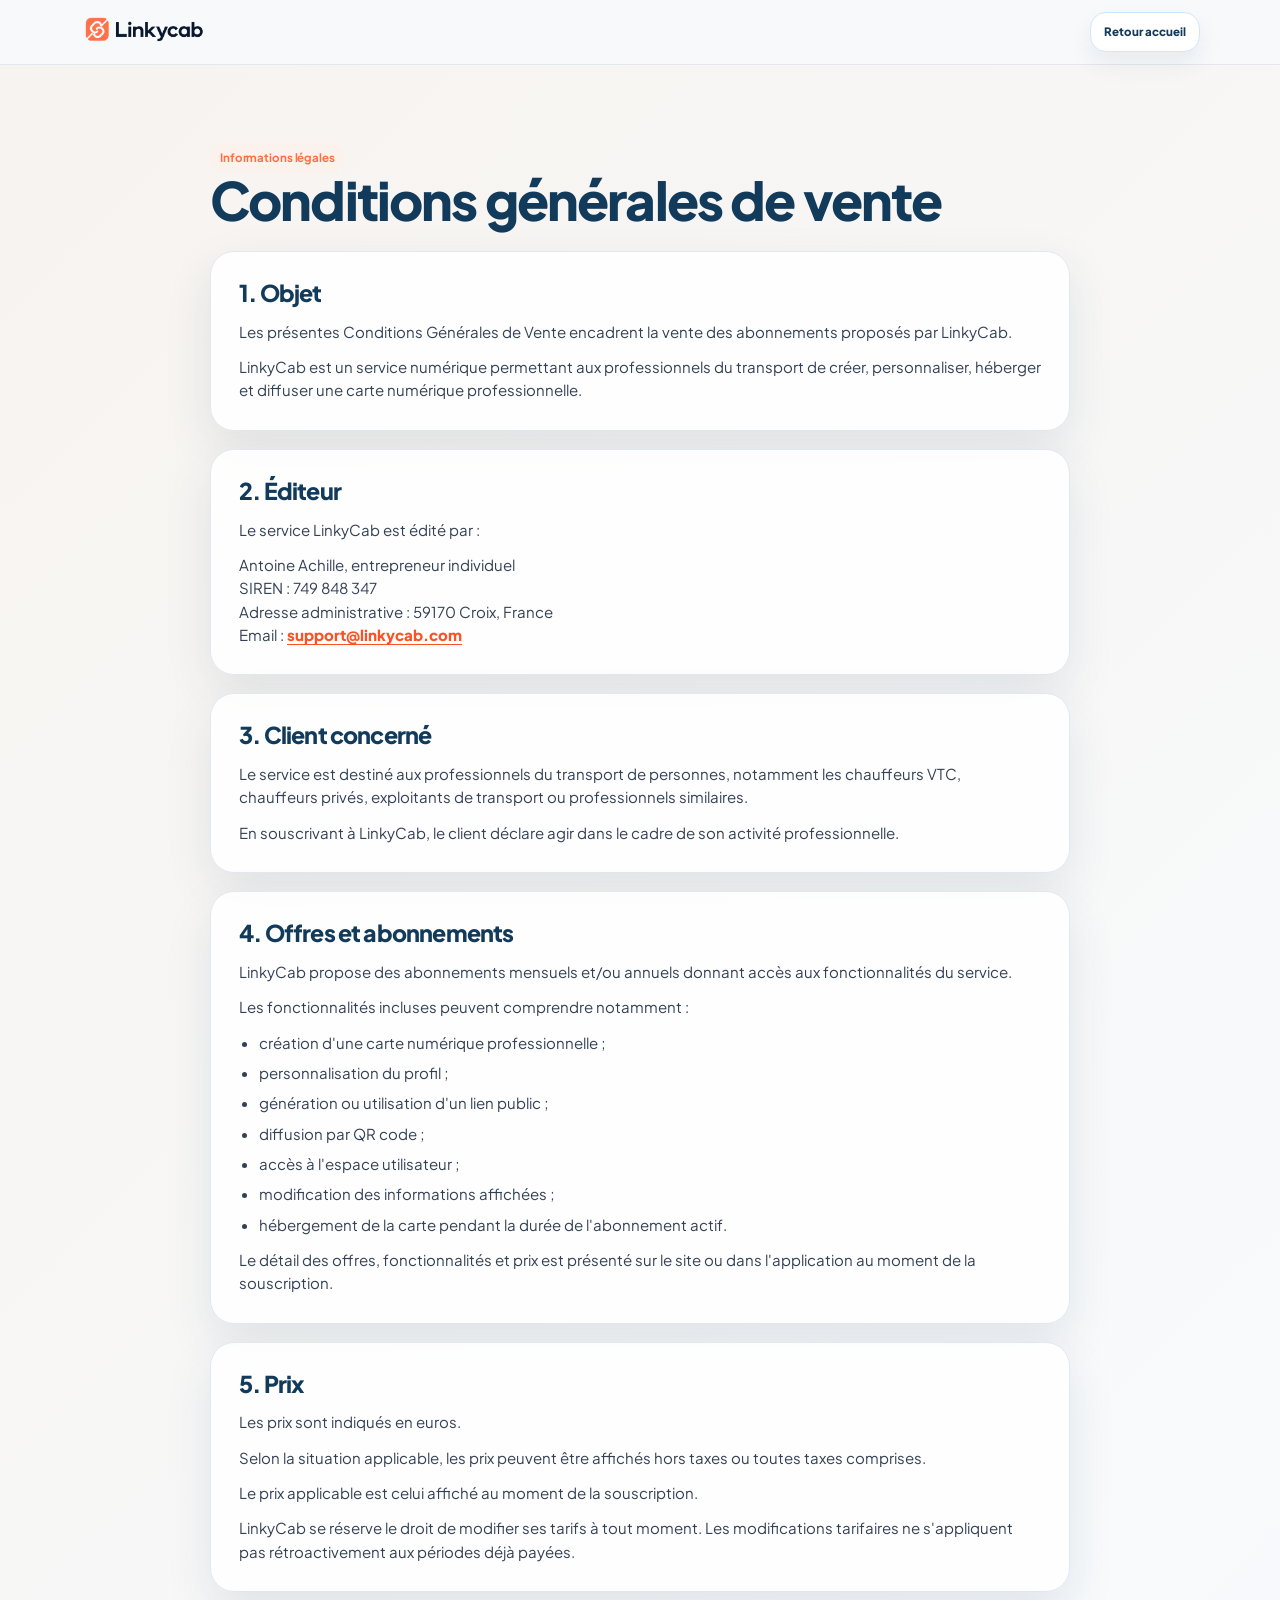
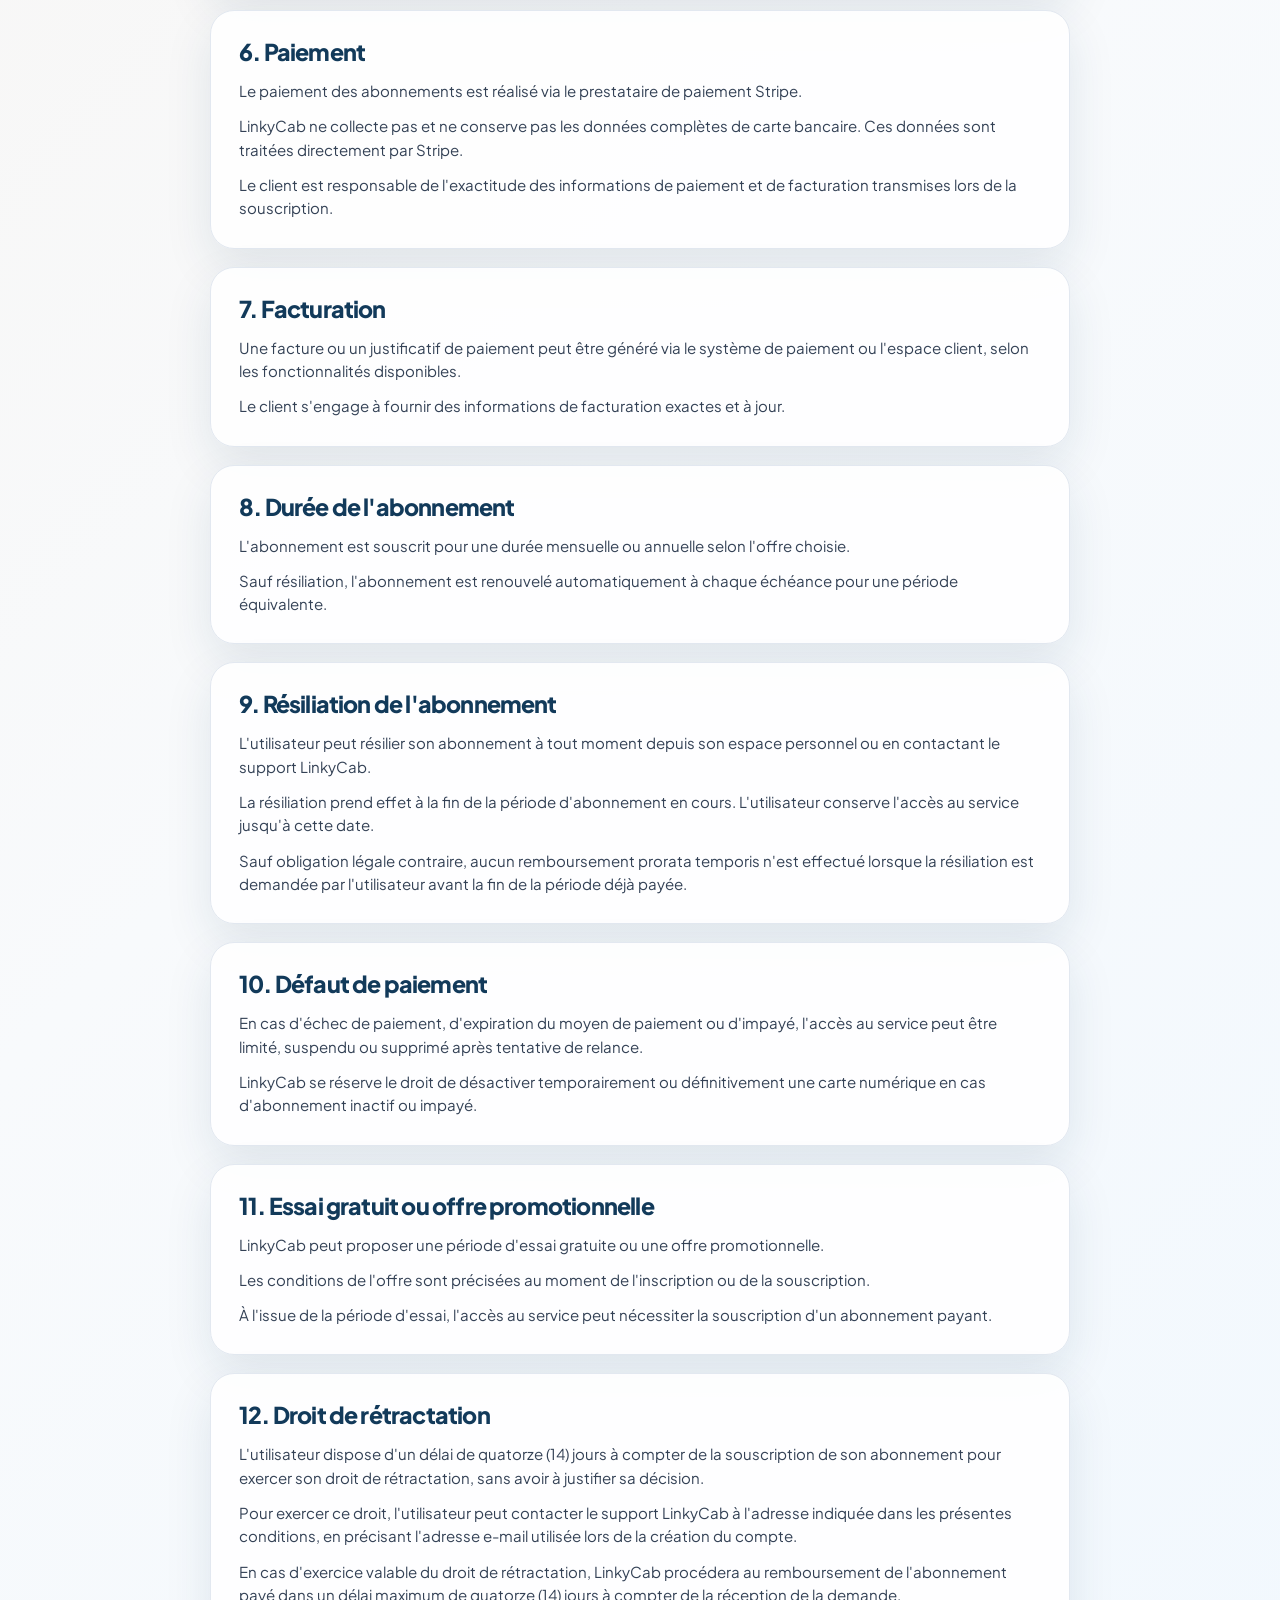
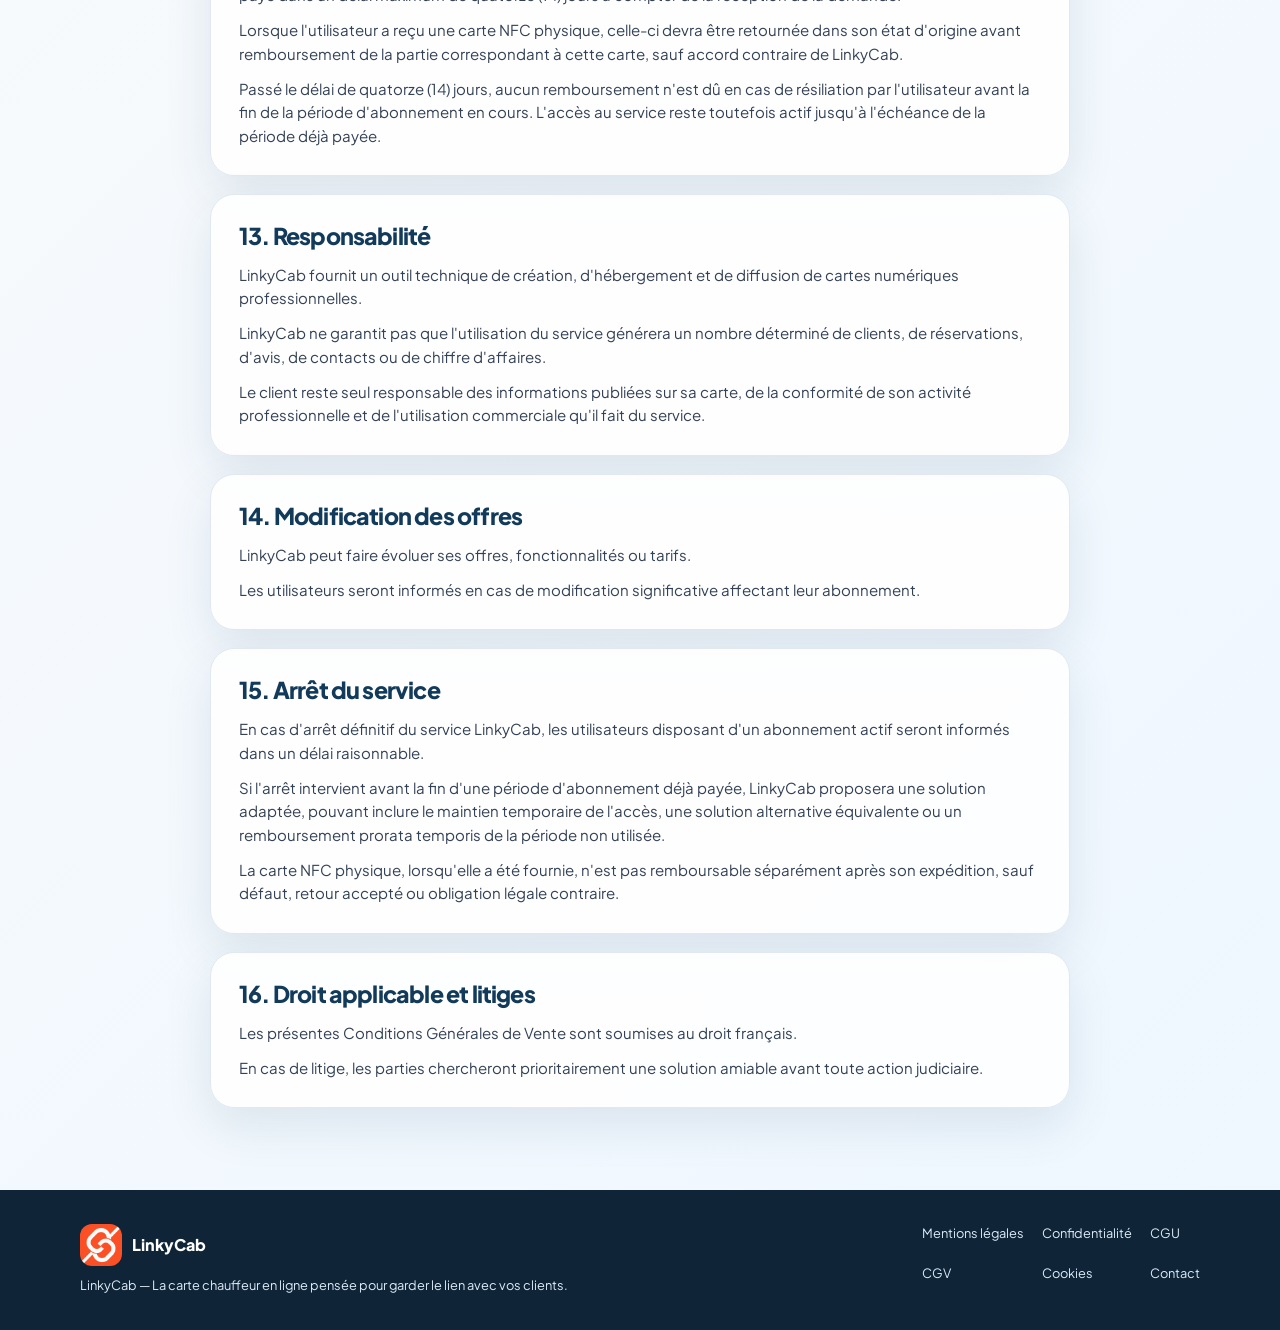
==== commit 4e480ef1: "Fix favicon declarations" ====
--- a/conditions-generales-vente/index.html
+++ b/conditions-generales-vente/index.html
@@ -3,7 +3,10 @@
   <head>
     <meta charset="utf-8">
     <meta name="viewport" content="width=device-width, initial-scale=1">
-    <title>Conditions générales de vente — LinkyCab</title>
+    <title>LinkyCab</title>
+    <link rel="icon" type="image/png" href="/assets/img/logo-linkycab-icon.png" />
+    <link rel="shortcut icon" href="/assets/img/logo-linkycab-icon.png" />
+    <link rel="apple-touch-icon" href="/assets/img/logo-linkycab-icon.png" />
     <link rel="preconnect" href="https://fonts.googleapis.com">
     <link rel="preconnect" href="https://fonts.gstatic.com" crossorigin>
     <link href="https://fonts.googleapis.com/css2?family=Plus+Jakarta+Sans:wght@500;700;800&display=swap" rel="stylesheet">
--- a/style.css
+++ b/style.css
@@ -9,6 +9,8 @@
   --card: #FFFFFF;
   --soft: #EAF4FF;
   --shadow: 0 18px 48px rgba(18, 58, 90, .10);
+  --card-shadow: 0 14px 34px rgba(18, 58, 90, .08);
+  --card-radius: 24px;
   --radius: 28px;
   --font: "Plus Jakarta Sans", Arial, sans-serif;
 }
@@ -71,15 +73,14 @@
 
 .eyebrow {
   display: inline-flex;
-  margin-bottom: 12px;
+  margin-top: 14px;
   border-radius: 999px;
-  background: #FFF1EA;
-  padding: 7px 11px;
-  color: var(--orange);
-  font-size: .68rem;
-  font-weight: 800;
-  letter-spacing: .09em;
-  text-transform: uppercase;
+  background: rgba(255, 241, 234, .58);
+  padding: 6px 10px;
+  color: rgba(252, 81, 35, .82);
+  font-size: .72rem;
+  font-weight: 700;
+  letter-spacing: -.01em;
 }
 .section-heading { max-width: 720px; margin-bottom: 26px; }
 .section-heading p:not(.eyebrow) { margin-top: 12px; color: var(--muted); }
@@ -89,17 +90,24 @@
 .hero-grid { display: grid; gap: 32px; align-items: center; }
 .hero-text { margin-top: 16px; font-size: 1rem; }
 .button-row { display: flex; flex-wrap: wrap; gap: 10px; margin-top: 24px; }
-.hero-visual { justify-self: center; width: min(100%, 390px); }
+.hero-visual { justify-self: center; width: min(100%, 350px); }
 
 .phone-frame {
   overflow: hidden;
+  aspect-ratio: 1442 / 2680;
   border: 1px solid var(--border);
   border-radius: var(--radius);
   background: #fff;
   box-shadow: var(--shadow);
   padding: 6px;
 }
-.phone-frame img { border-radius: 22px; }
+.phone-frame img {
+  width: 100%;
+  height: 100%;
+  border-radius: 22px;
+  object-fit: cover;
+  object-position: top center;
+}
 
 .image-frame {
   overflow: hidden;
@@ -134,23 +142,41 @@
 .pill-grid article,
 .benefit-grid article {
   border: 1px solid var(--border);
-  border-radius: 22px;
+  border-radius: var(--card-radius);
   background: #fff;
   padding: 18px;
-  box-shadow: var(--shadow);
+  box-shadow: var(--card-shadow);
 }
 .problem .three-grid article { border-color: rgba(255, 255, 255, .14); background: rgba(255, 255, 255, .10); box-shadow: none; }
+.three-grid article h3,
+.step-grid article h3,
+.access-grid article h3,
+.action-grid article h3,
+.benefit-grid article h3 {
+  color: var(--blue);
+  font-size: clamp(1rem, 4.4vw, 1.08rem);
+  font-weight: 700;
+  line-height: 1.2;
+  letter-spacing: -.025em;
+}
+.problem .three-grid article h3 { color: #fff; }
 .step-grid article { min-height: 158px; }
-.step-grid span {
-  display: inline-flex;
-  margin-bottom: 28px;
+.step-grid span,
+.access-grid span {
+  display: inline-flex;
+  align-items: center;
+  justify-content: center;
+  min-width: 44px;
+  min-height: 34px;
+  margin-bottom: 24px;
   border: 1px solid #CFE6FF;
   border-radius: 999px;
   background: var(--soft);
-  padding: 6px 11px;
-  color: var(--blue);
-  font-size: .72rem;
+  padding: 7px 12px;
+  color: var(--blue);
+  font-size: .78rem;
   font-weight: 800;
+  line-height: 1;
 }
 
 .strong-line { color: var(--blue) !important; font-weight: 800; }
@@ -162,23 +188,12 @@
   overflow: hidden;
   min-height: 210px;
   border: 1px solid var(--border);
-  border-radius: 24px;
-  background: #fff;
-  padding: 20px;
-  box-shadow: var(--shadow);
-}
-.access-grid span {
-  display: inline-flex;
-  margin-bottom: 26px;
-  border: 1px solid #CFE6FF;
-  border-radius: 999px;
-  background: var(--soft);
-  padding: 6px 11px;
-  color: var(--blue);
-  font-size: .72rem;
-  font-weight: 800;
-}
-.access-grid p { margin-top: 10px; color: var(--muted); font-size: .92rem; font-weight: 700; }
+  border-radius: var(--card-radius);
+  background: #fff;
+  padding: 18px;
+  box-shadow: var(--card-shadow);
+}
+.access-grid p { margin-top: 10px; color: var(--muted); font-size: .86rem; font-weight: 700; line-height: 1.35; }
 .access-note { margin-top: 18px; text-align: center; color: var(--blue); font-weight: 900; }
 
 .mobile-carousel {
@@ -230,29 +245,27 @@
 .action-grid article,
 .benefit-grid article,
 .pill-grid article { color: var(--blue); font-size: .92rem; font-weight: 800; }
-.action-grid .mobile-carousel-card { flex-basis: 68%; }
+.action-grid .mobile-carousel-card { flex-basis: 72%; }
 .action-grid article {
-  min-height: 126px;
-  border-color: rgba(203, 213, 225, .72);
-  border-radius: 24px;
-  background: rgba(255, 255, 255, .84);
-  padding: 14px;
-  box-shadow: 0 14px 34px rgba(18, 58, 90, .08);
-  backdrop-filter: blur(10px);
+  min-height: 148px;
+  border-color: var(--border);
+  border-radius: var(--card-radius);
+  background: #fff;
+  padding: 18px;
+  box-shadow: var(--card-shadow);
 }
 .action-card {
   display: grid;
-  gap: 8px;
+  gap: 10px;
   align-content: start;
 }
 .action-card h3 {
-  font-size: clamp(1rem, 4.4vw, 1.12rem);
   letter-spacing: -.025em;
 }
 .action-card p {
   max-width: 18ch;
   color: var(--muted);
-  font-size: .76rem;
+  font-size: .84rem;
   font-weight: 700;
   line-height: 1.35;
 }
@@ -262,58 +275,54 @@
   align-content: start;
 }
 .benefit-grid h3 {
-  font-size: clamp(1.05rem, 4.6vw, 1.18rem);
   letter-spacing: -.03em;
 }
 .benefit-badge {
   display: inline-flex;
-  width: 40px;
-  height: 40px;
+  width: 46px;
+  height: 46px;
   align-items: center;
   justify-content: center;
   border: 1px solid #CFE6FF;
-  border-radius: 14px;
-  background: linear-gradient(135deg, #F3F9FF, var(--soft));
-  color: var(--blue);
-  font-size: .82rem;
+  border-radius: 16px;
+  background: var(--soft);
+  color: var(--blue);
+  font-size: .92rem;
   font-weight: 900;
   line-height: 1;
-  box-shadow: inset 0 1px 0 rgba(255, 255, 255, .78);
-}
-.benefit-badge::after {
-  content: "";
-  width: 5px;
-  height: 5px;
-  margin-left: 4px;
-  border-radius: 999px;
-  background: rgba(252, 81, 35, .72);
 }
 .action-icon {
   display: inline-flex;
   position: relative;
-  width: 34px;
-  height: 34px;
+  width: 48px;
+  height: 48px;
   align-items: center;
   justify-content: center;
   border: 1px solid #D7E8F8;
-  border-radius: 999px;
-  background: linear-gradient(135deg, #F6FAFE, #EAF4FF);
-  color: var(--blue);
-  font-size: .9rem;
-  font-weight: 800;
+  border-radius: 16px;
+  background: var(--soft);
+  color: var(--blue);
+  font-size: 0;
   line-height: 1;
-  box-shadow: inset 0 1px 0 rgba(255, 255, 255, .9);
-}
-.action-icon::after {
+}
+.action-icon::before {
   content: "";
-  position: absolute;
-  right: 5px;
-  bottom: 5px;
-  width: 4px;
-  height: 4px;
-  border-radius: 999px;
-  background: rgba(252, 81, 35, .62);
-}
+  width: 24px;
+  height: 24px;
+  background-image: var(--action-icon-image);
+  background-position: center;
+  background-repeat: no-repeat;
+  background-size: 24px 24px;
+}
+.action-card:nth-child(1) .action-icon { --action-icon-image: url("data:image/svg+xml,%3Csvg xmlns='http://www.w3.org/2000/svg' width='24' height='24' viewBox='0 0 24 24' fill='none' stroke='%23123A5A' stroke-width='2.2' stroke-linecap='round' stroke-linejoin='round'%3E%3Cpath d='M22 16.92v3a2 2 0 0 1-2.18 2 19.79 19.79 0 0 1-8.63-3.07 19.5 19.5 0 0 1-6-6A19.79 19.79 0 0 1 2.12 4.18 2 2 0 0 1 4.11 2h3a2 2 0 0 1 2 1.72c.12.91.32 1.8.59 2.65a2 2 0 0 1-.45 2.11L8 9.73a16 16 0 0 0 6.27 6.27l1.25-1.25a2 2 0 0 1 2.11-.45c.85.27 1.74.47 2.65.59A2 2 0 0 1 22 16.92z'/%3E%3C/svg%3E"); }
+.action-card:nth-child(2) .action-icon { --action-icon-image: url("data:image/svg+xml,%3Csvg xmlns='http://www.w3.org/2000/svg' width='24' height='24' viewBox='0 0 24 24' fill='none' stroke='%23123A5A' stroke-width='2.2' stroke-linecap='round' stroke-linejoin='round'%3E%3Cpath d='M20.52 11.52a8.5 8.5 0 0 1-12.76 7.36L3 20l1.2-4.6a8.5 8.5 0 1 1 16.32-3.88z'/%3E%3Cpath d='M8.8 8.6c.25 2.75 2.35 4.85 6.1 6.1'/%3E%3Cpath d='M15.1 14.7h1.35'/%3E%3C/svg%3E"); }
+.action-card:nth-child(3) .action-icon { --action-icon-image: url("data:image/svg+xml,%3Csvg xmlns='http://www.w3.org/2000/svg' width='24' height='24' viewBox='0 0 24 24' fill='none' stroke='%23123A5A' stroke-width='2.2' stroke-linecap='round' stroke-linejoin='round'%3E%3Cpath d='M21 15a4 4 0 0 1-4 4H8l-5 3V7a4 4 0 0 1 4-4h10a4 4 0 0 1 4 4z'/%3E%3Cpath d='M8 9h8'/%3E%3Cpath d='M8 13h5'/%3E%3C/svg%3E"); }
+.action-card:nth-child(4) .action-icon { --action-icon-image: url("data:image/svg+xml,%3Csvg xmlns='http://www.w3.org/2000/svg' width='24' height='24' viewBox='0 0 24 24' fill='none' stroke='%23123A5A' stroke-width='2.2' stroke-linecap='round' stroke-linejoin='round'%3E%3Cpath d='M8 2v4'/%3E%3Cpath d='M16 2v4'/%3E%3Crect width='18' height='18' x='3' y='4' rx='3'/%3E%3Cpath d='M3 10h18'/%3E%3Cpath d='m9 16 2 2 4-5'/%3E%3C/svg%3E"); }
+.action-card:nth-child(5) .action-icon { --action-icon-image: url("data:image/svg+xml,%3Csvg xmlns='http://www.w3.org/2000/svg' width='24' height='24' viewBox='0 0 24 24' fill='none' stroke='%23123A5A' stroke-width='2.2' stroke-linecap='round' stroke-linejoin='round'%3E%3Cpath d='m12 2 2.95 5.98 6.6.96-4.78 4.66 1.13 6.57L12 17.07l-5.9 3.1 1.13-6.57-4.78-4.66 6.6-.96z'/%3E%3C/svg%3E"); }
+.action-card:nth-child(6) .action-icon { --action-icon-image: url("data:image/svg+xml,%3Csvg xmlns='http://www.w3.org/2000/svg' width='24' height='24' viewBox='0 0 24 24' fill='none' stroke='%23123A5A' stroke-width='2.2' stroke-linecap='round' stroke-linejoin='round'%3E%3Cpath d='M16 21v-2a4 4 0 0 0-4-4H6a4 4 0 0 0-4 4v2'/%3E%3Ccircle cx='9' cy='7' r='4'/%3E%3Cpath d='M19 8v6'/%3E%3Cpath d='M22 11h-6'/%3E%3C/svg%3E"); }
+.action-card:nth-child(7) .action-icon { --action-icon-image: url("data:image/svg+xml,%3Csvg xmlns='http://www.w3.org/2000/svg' width='24' height='24' viewBox='0 0 24 24' fill='none' stroke='%23123A5A' stroke-width='2.2' stroke-linecap='round' stroke-linejoin='round'%3E%3Cpath d='M16 4h2a2 2 0 0 1 2 2v14a2 2 0 0 1-2 2H6a2 2 0 0 1-2-2V6a2 2 0 0 1 2-2h2'/%3E%3Cpath d='M9 2h6v4H9z'/%3E%3Cpath d='M9 13h6'/%3E%3Cpath d='M9 17h4'/%3E%3C/svg%3E"); }
+.action-card:nth-child(8) .action-icon { --action-icon-image: url("data:image/svg+xml,%3Csvg xmlns='http://www.w3.org/2000/svg' width='24' height='24' viewBox='0 0 24 24' fill='none' stroke='%23123A5A' stroke-width='2.2' stroke-linecap='round' stroke-linejoin='round'%3E%3Cpath d='M19 21 12 17 5 21V5a2 2 0 0 1 2-2h10a2 2 0 0 1 2 2z'/%3E%3C/svg%3E"); }
+.action-card:nth-child(9) .action-icon { --action-icon-image: url("data:image/svg+xml,%3Csvg xmlns='http://www.w3.org/2000/svg' width='24' height='24' viewBox='0 0 24 24' fill='none' stroke='%23123A5A' stroke-width='2.2' stroke-linecap='round' stroke-linejoin='round'%3E%3Crect width='12' height='20' x='6' y='2' rx='2'/%3E%3Cpath d='M12 18h.01'/%3E%3Cpath d='M12 7v6'/%3E%3Cpath d='M9 10h6'/%3E%3C/svg%3E"); }
 
 .keep,
 .dashboard,
@@ -411,8 +420,8 @@
   }
   .action-grid .mobile-carousel-card { flex-basis: initial; }
   .action-grid article {
-    min-height: 136px;
-    padding: 16px;
+    min-height: 152px;
+    padding: 18px;
   }
   .showcase-grid { grid-template-columns: 1fr .82fr; padding: 28px; }
   .showcase-visual { max-width: 480px; }
@@ -422,7 +431,7 @@
   .featured-price { transform: translateY(-8px); }
   .faq-grid { grid-template-columns: .8fr 1.2fr; gap: 54px; }
   .footer-grid { grid-template-columns: 1.4fr .8fr; }
-  .hero-visual { width: min(100%, 430px); }
+  .hero-visual { width: min(100%, 380px); }
 }
 
 
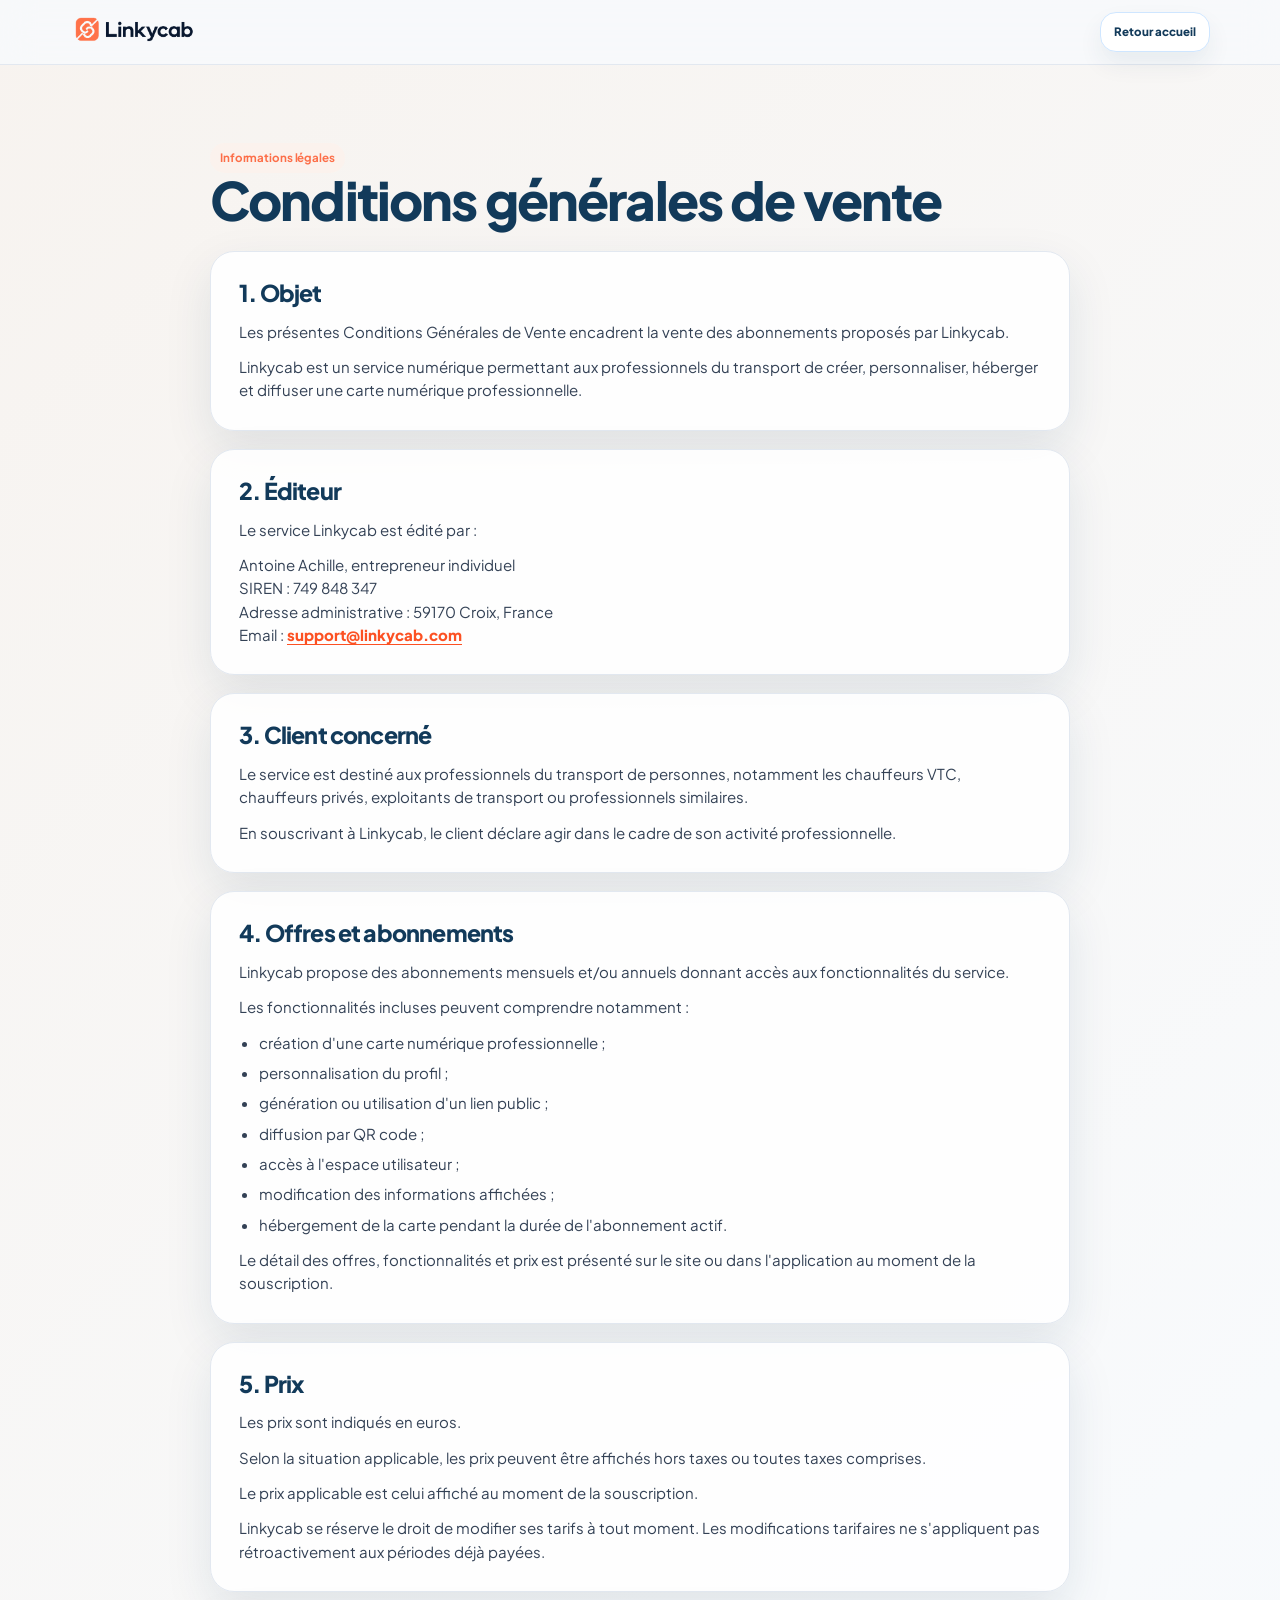
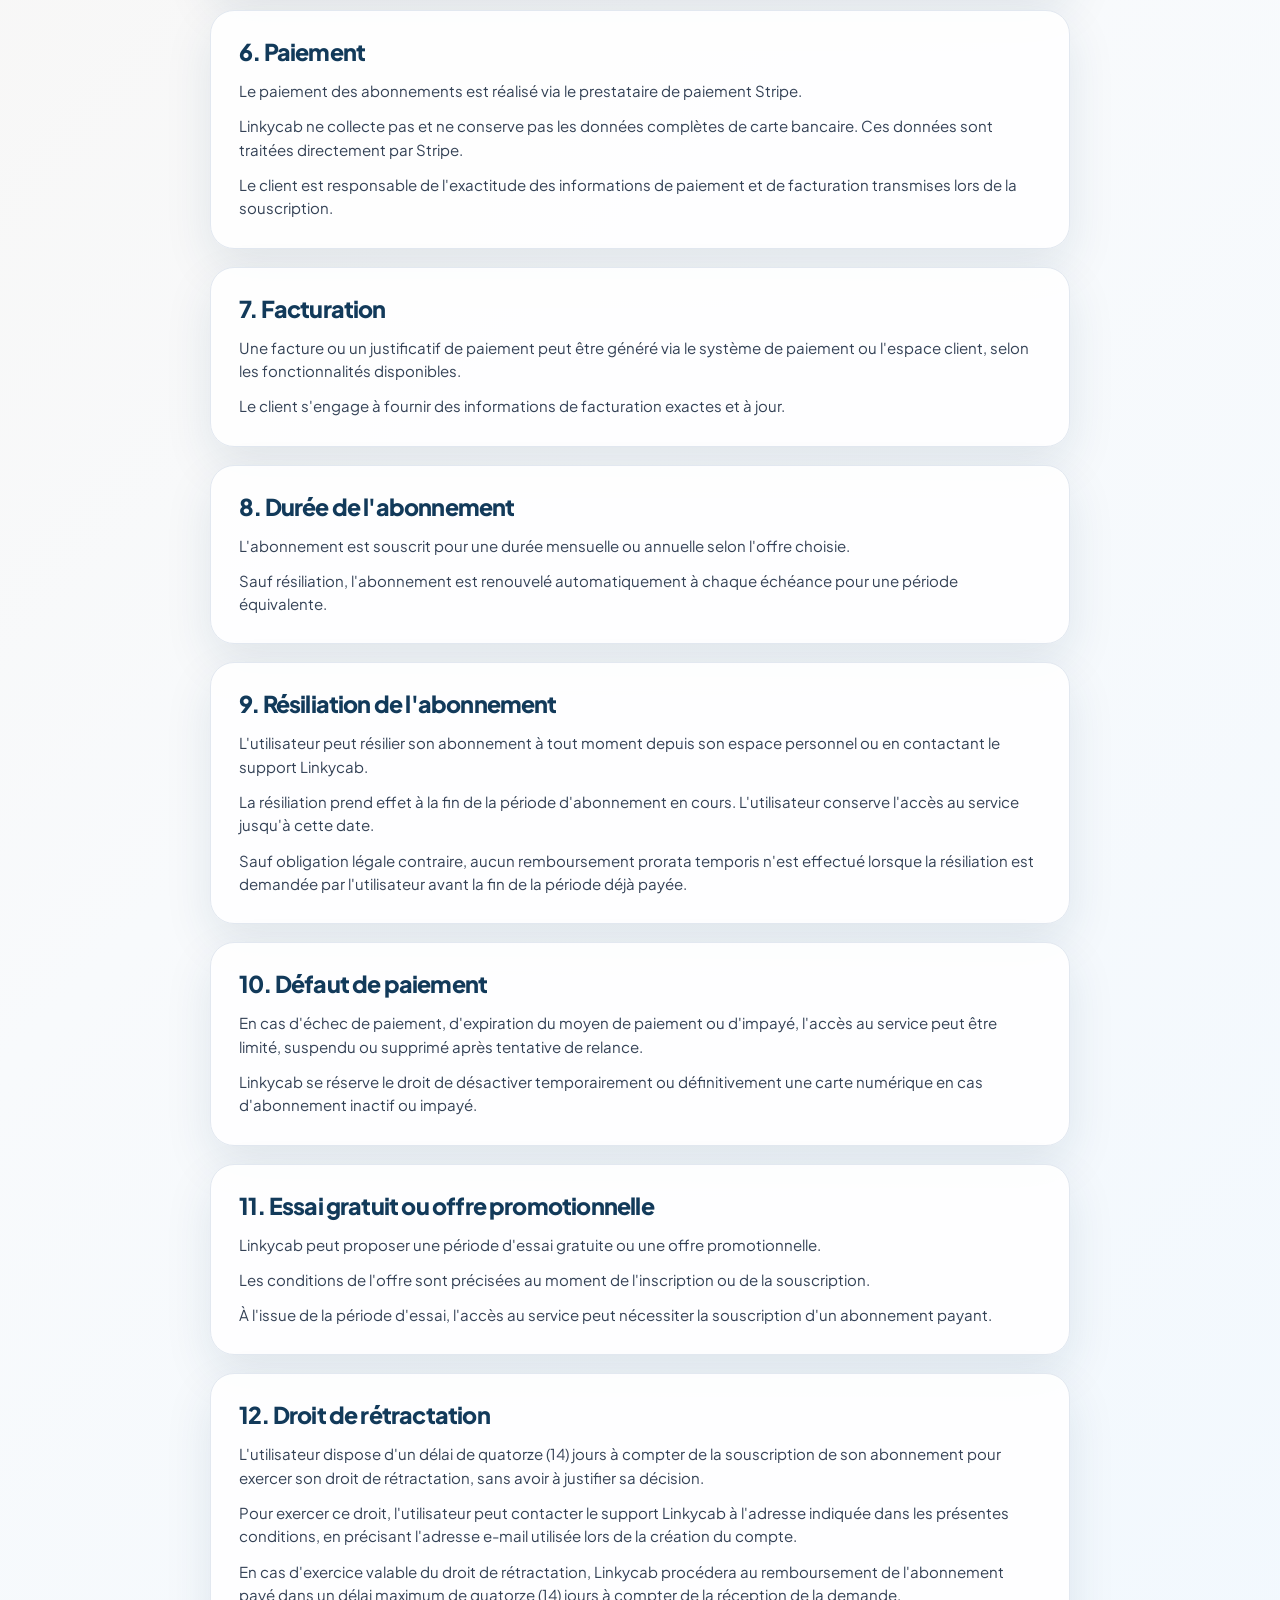
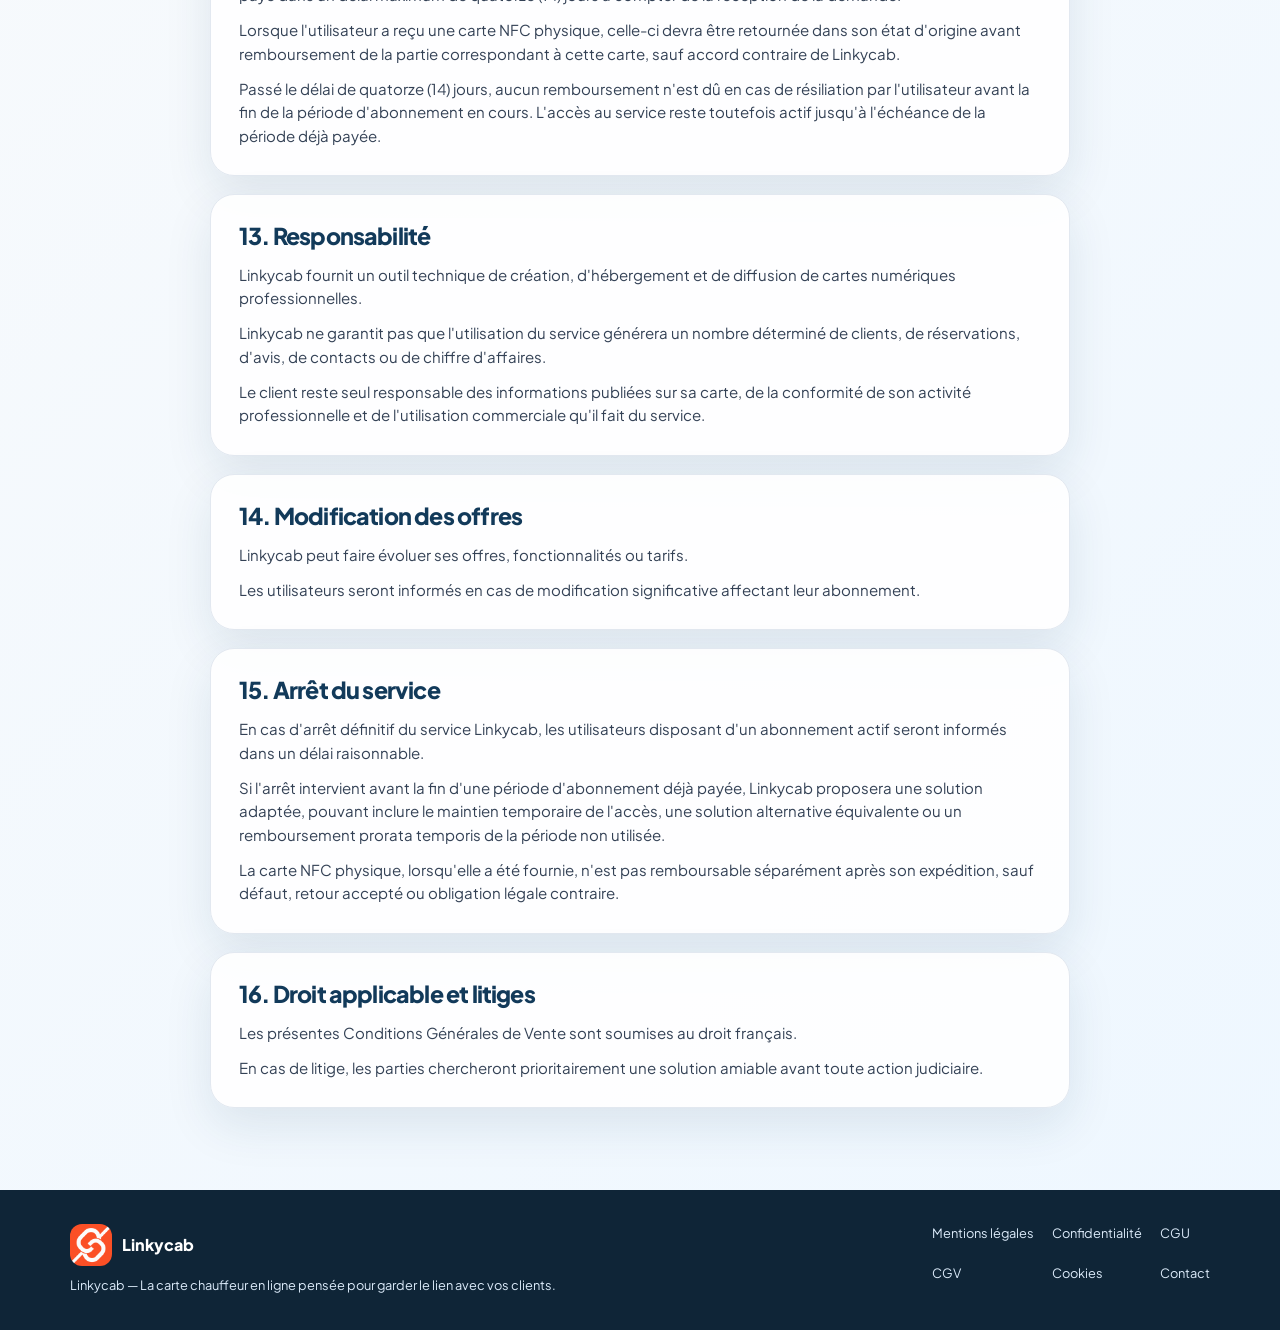
==== commit e2fcaede: "Fix public brand casing" ====
--- a/conditions-generales-vente/index.html
+++ b/conditions-generales-vente/index.html
@@ -3,7 +3,7 @@
   <head>
     <meta charset="utf-8">
     <meta name="viewport" content="width=device-width, initial-scale=1">
-    <title>LinkyCab</title>
+    <title>Linkycab</title>
     <link rel="icon" type="image/png" href="/assets/img/logo-linkycab-icon.png" />
     <link rel="shortcut icon" href="/assets/img/logo-linkycab-icon.png" />
     <link rel="apple-touch-icon" href="/assets/img/logo-linkycab-icon.png" />
@@ -13,28 +13,28 @@
     <link rel="stylesheet" href="../style.css">
   </head>
   <body class="legal-page">
-    <header class="site-header legal-header"><div class="container header-inner"><a class="brand" href="/" aria-label="Retour à l’accueil LinkyCab"><img src="/assets/img/logo-linkycab-full.png" alt="LinkyCab"></a><a class="button button-secondary button-small" href="/">Retour accueil</a></div></header>
+    <header class="site-header legal-header"><div class="container header-inner"><a class="brand" href="/" aria-label="Retour à l’accueil Linkycab"><img src="/assets/img/logo-linkycab-full.png" alt="Linkycab"></a><a class="button button-secondary button-small" href="/">Retour accueil</a></div></header>
     <main class="legal-main container">
       <p class="eyebrow">Informations légales</p>
       <h1>Conditions générales de vente</h1>
-      <div class="legal-content"><section class="legal-card"><h2>1. Objet</h2><p>Les présentes Conditions Générales de Vente encadrent la vente des abonnements proposés par LinkyCab.</p><p>LinkyCab est un service numérique permettant aux professionnels du transport de créer, personnaliser, héberger et diffuser une carte numérique professionnelle.</p></section>
-<section class="legal-card"><h2>2. Éditeur</h2><p>Le service LinkyCab est édité par :</p><p>Antoine Achille, entrepreneur individuel<br>SIREN : 749 848 347<br>Adresse administrative : 59170 Croix, France<br>Email : <a href="mailto:support@linkycab.com">support@linkycab.com</a></p></section>
-<section class="legal-card"><h2>3. Client concerné</h2><p>Le service est destiné aux professionnels du transport de personnes, notamment les chauffeurs VTC, chauffeurs privés, exploitants de transport ou professionnels similaires.</p><p>En souscrivant à LinkyCab, le client déclare agir dans le cadre de son activité professionnelle.</p></section>
-<section class="legal-card"><h2>4. Offres et abonnements</h2><p>LinkyCab propose des abonnements mensuels et/ou annuels donnant accès aux fonctionnalités du service.</p><p>Les fonctionnalités incluses peuvent comprendre notamment :</p><ul><li>création d&#x27;une carte numérique professionnelle ;</li><li>personnalisation du profil ;</li><li>génération ou utilisation d&#x27;un lien public ;</li><li>diffusion par QR code ;</li><li>accès à l&#x27;espace utilisateur ;</li><li>modification des informations affichées ;</li><li>hébergement de la carte pendant la durée de l&#x27;abonnement actif.</li></ul><p>Le détail des offres, fonctionnalités et prix est présenté sur le site ou dans l&#x27;application au moment de la souscription.</p></section>
-<section class="legal-card"><h2>5. Prix</h2><p>Les prix sont indiqués en euros.</p><p>Selon la situation applicable, les prix peuvent être affichés hors taxes ou toutes taxes comprises.</p><p>Le prix applicable est celui affiché au moment de la souscription.</p><p>LinkyCab se réserve le droit de modifier ses tarifs à tout moment. Les modifications tarifaires ne s&#x27;appliquent pas rétroactivement aux périodes déjà payées.</p></section>
-<section class="legal-card"><h2>6. Paiement</h2><p>Le paiement des abonnements est réalisé via le prestataire de paiement Stripe.</p><p>LinkyCab ne collecte pas et ne conserve pas les données complètes de carte bancaire. Ces données sont traitées directement par Stripe.</p><p>Le client est responsable de l&#x27;exactitude des informations de paiement et de facturation transmises lors de la souscription.</p></section>
+      <div class="legal-content"><section class="legal-card"><h2>1. Objet</h2><p>Les présentes Conditions Générales de Vente encadrent la vente des abonnements proposés par Linkycab.</p><p>Linkycab est un service numérique permettant aux professionnels du transport de créer, personnaliser, héberger et diffuser une carte numérique professionnelle.</p></section>
+<section class="legal-card"><h2>2. Éditeur</h2><p>Le service Linkycab est édité par :</p><p>Antoine Achille, entrepreneur individuel<br>SIREN : 749 848 347<br>Adresse administrative : 59170 Croix, France<br>Email : <a href="mailto:support@linkycab.com">support@linkycab.com</a></p></section>
+<section class="legal-card"><h2>3. Client concerné</h2><p>Le service est destiné aux professionnels du transport de personnes, notamment les chauffeurs VTC, chauffeurs privés, exploitants de transport ou professionnels similaires.</p><p>En souscrivant à Linkycab, le client déclare agir dans le cadre de son activité professionnelle.</p></section>
+<section class="legal-card"><h2>4. Offres et abonnements</h2><p>Linkycab propose des abonnements mensuels et/ou annuels donnant accès aux fonctionnalités du service.</p><p>Les fonctionnalités incluses peuvent comprendre notamment :</p><ul><li>création d&#x27;une carte numérique professionnelle ;</li><li>personnalisation du profil ;</li><li>génération ou utilisation d&#x27;un lien public ;</li><li>diffusion par QR code ;</li><li>accès à l&#x27;espace utilisateur ;</li><li>modification des informations affichées ;</li><li>hébergement de la carte pendant la durée de l&#x27;abonnement actif.</li></ul><p>Le détail des offres, fonctionnalités et prix est présenté sur le site ou dans l&#x27;application au moment de la souscription.</p></section>
+<section class="legal-card"><h2>5. Prix</h2><p>Les prix sont indiqués en euros.</p><p>Selon la situation applicable, les prix peuvent être affichés hors taxes ou toutes taxes comprises.</p><p>Le prix applicable est celui affiché au moment de la souscription.</p><p>Linkycab se réserve le droit de modifier ses tarifs à tout moment. Les modifications tarifaires ne s&#x27;appliquent pas rétroactivement aux périodes déjà payées.</p></section>
+<section class="legal-card"><h2>6. Paiement</h2><p>Le paiement des abonnements est réalisé via le prestataire de paiement Stripe.</p><p>Linkycab ne collecte pas et ne conserve pas les données complètes de carte bancaire. Ces données sont traitées directement par Stripe.</p><p>Le client est responsable de l&#x27;exactitude des informations de paiement et de facturation transmises lors de la souscription.</p></section>
 <section class="legal-card"><h2>7. Facturation</h2><p>Une facture ou un justificatif de paiement peut être généré via le système de paiement ou l&#x27;espace client, selon les fonctionnalités disponibles.</p><p>Le client s&#x27;engage à fournir des informations de facturation exactes et à jour.</p></section>
 <section class="legal-card"><h2>8. Durée de l&#x27;abonnement</h2><p>L&#x27;abonnement est souscrit pour une durée mensuelle ou annuelle selon l&#x27;offre choisie.</p><p>Sauf résiliation, l&#x27;abonnement est renouvelé automatiquement à chaque échéance pour une période équivalente.</p></section>
-<section class="legal-card"><h2>9. Résiliation de l&#x27;abonnement</h2><p>L&#x27;utilisateur peut résilier son abonnement à tout moment depuis son espace personnel ou en contactant le support LinkyCab.</p><p>La résiliation prend effet à la fin de la période d&#x27;abonnement en cours. L&#x27;utilisateur conserve l&#x27;accès au service jusqu&#x27;à cette date.</p><p>Sauf obligation légale contraire, aucun remboursement prorata temporis n&#x27;est effectué lorsque la résiliation est demandée par l&#x27;utilisateur avant la fin de la période déjà payée.</p></section>
-<section class="legal-card"><h2>10. Défaut de paiement</h2><p>En cas d&#x27;échec de paiement, d&#x27;expiration du moyen de paiement ou d&#x27;impayé, l&#x27;accès au service peut être limité, suspendu ou supprimé après tentative de relance.</p><p>LinkyCab se réserve le droit de désactiver temporairement ou définitivement une carte numérique en cas d&#x27;abonnement inactif ou impayé.</p></section>
-<section class="legal-card"><h2>11. Essai gratuit ou offre promotionnelle</h2><p>LinkyCab peut proposer une période d&#x27;essai gratuite ou une offre promotionnelle.</p><p>Les conditions de l&#x27;offre sont précisées au moment de l&#x27;inscription ou de la souscription.</p><p>À l&#x27;issue de la période d&#x27;essai, l&#x27;accès au service peut nécessiter la souscription d&#x27;un abonnement payant.</p></section>
-<section class="legal-card"><h2>12. Droit de rétractation</h2><p>L&#x27;utilisateur dispose d&#x27;un délai de quatorze (14) jours à compter de la souscription de son abonnement pour exercer son droit de rétractation, sans avoir à justifier sa décision.</p><p>Pour exercer ce droit, l&#x27;utilisateur peut contacter le support LinkyCab à l&#x27;adresse indiquée dans les présentes conditions, en précisant l&#x27;adresse e-mail utilisée lors de la création du compte.</p><p>En cas d&#x27;exercice valable du droit de rétractation, LinkyCab procédera au remboursement de l&#x27;abonnement payé dans un délai maximum de quatorze (14) jours à compter de la réception de la demande.</p><p>Lorsque l&#x27;utilisateur a reçu une carte NFC physique, celle-ci devra être retournée dans son état d&#x27;origine avant remboursement de la partie correspondant à cette carte, sauf accord contraire de LinkyCab.</p><p>Passé le délai de quatorze (14) jours, aucun remboursement n&#x27;est dû en cas de résiliation par l&#x27;utilisateur avant la fin de la période d&#x27;abonnement en cours. L&#x27;accès au service reste toutefois actif jusqu&#x27;à l&#x27;échéance de la période déjà payée.</p></section>
-<section class="legal-card"><h2>13. Responsabilité</h2><p>LinkyCab fournit un outil technique de création, d&#x27;hébergement et de diffusion de cartes numériques professionnelles.</p><p>LinkyCab ne garantit pas que l&#x27;utilisation du service générera un nombre déterminé de clients, de réservations, d&#x27;avis, de contacts ou de chiffre d&#x27;affaires.</p><p>Le client reste seul responsable des informations publiées sur sa carte, de la conformité de son activité professionnelle et de l&#x27;utilisation commerciale qu&#x27;il fait du service.</p></section>
-<section class="legal-card"><h2>14. Modification des offres</h2><p>LinkyCab peut faire évoluer ses offres, fonctionnalités ou tarifs.</p><p>Les utilisateurs seront informés en cas de modification significative affectant leur abonnement.</p></section>
-<section class="legal-card"><h2>15. Arrêt du service</h2><p>En cas d&#x27;arrêt définitif du service LinkyCab, les utilisateurs disposant d&#x27;un abonnement actif seront informés dans un délai raisonnable.</p><p>Si l&#x27;arrêt intervient avant la fin d&#x27;une période d&#x27;abonnement déjà payée, LinkyCab proposera une solution adaptée, pouvant inclure le maintien temporaire de l&#x27;accès, une solution alternative équivalente ou un remboursement prorata temporis de la période non utilisée.</p><p>La carte NFC physique, lorsqu&#x27;elle a été fournie, n&#x27;est pas remboursable séparément après son expédition, sauf défaut, retour accepté ou obligation légale contraire.</p></section>
+<section class="legal-card"><h2>9. Résiliation de l&#x27;abonnement</h2><p>L&#x27;utilisateur peut résilier son abonnement à tout moment depuis son espace personnel ou en contactant le support Linkycab.</p><p>La résiliation prend effet à la fin de la période d&#x27;abonnement en cours. L&#x27;utilisateur conserve l&#x27;accès au service jusqu&#x27;à cette date.</p><p>Sauf obligation légale contraire, aucun remboursement prorata temporis n&#x27;est effectué lorsque la résiliation est demandée par l&#x27;utilisateur avant la fin de la période déjà payée.</p></section>
+<section class="legal-card"><h2>10. Défaut de paiement</h2><p>En cas d&#x27;échec de paiement, d&#x27;expiration du moyen de paiement ou d&#x27;impayé, l&#x27;accès au service peut être limité, suspendu ou supprimé après tentative de relance.</p><p>Linkycab se réserve le droit de désactiver temporairement ou définitivement une carte numérique en cas d&#x27;abonnement inactif ou impayé.</p></section>
+<section class="legal-card"><h2>11. Essai gratuit ou offre promotionnelle</h2><p>Linkycab peut proposer une période d&#x27;essai gratuite ou une offre promotionnelle.</p><p>Les conditions de l&#x27;offre sont précisées au moment de l&#x27;inscription ou de la souscription.</p><p>À l&#x27;issue de la période d&#x27;essai, l&#x27;accès au service peut nécessiter la souscription d&#x27;un abonnement payant.</p></section>
+<section class="legal-card"><h2>12. Droit de rétractation</h2><p>L&#x27;utilisateur dispose d&#x27;un délai de quatorze (14) jours à compter de la souscription de son abonnement pour exercer son droit de rétractation, sans avoir à justifier sa décision.</p><p>Pour exercer ce droit, l&#x27;utilisateur peut contacter le support Linkycab à l&#x27;adresse indiquée dans les présentes conditions, en précisant l&#x27;adresse e-mail utilisée lors de la création du compte.</p><p>En cas d&#x27;exercice valable du droit de rétractation, Linkycab procédera au remboursement de l&#x27;abonnement payé dans un délai maximum de quatorze (14) jours à compter de la réception de la demande.</p><p>Lorsque l&#x27;utilisateur a reçu une carte NFC physique, celle-ci devra être retournée dans son état d&#x27;origine avant remboursement de la partie correspondant à cette carte, sauf accord contraire de Linkycab.</p><p>Passé le délai de quatorze (14) jours, aucun remboursement n&#x27;est dû en cas de résiliation par l&#x27;utilisateur avant la fin de la période d&#x27;abonnement en cours. L&#x27;accès au service reste toutefois actif jusqu&#x27;à l&#x27;échéance de la période déjà payée.</p></section>
+<section class="legal-card"><h2>13. Responsabilité</h2><p>Linkycab fournit un outil technique de création, d&#x27;hébergement et de diffusion de cartes numériques professionnelles.</p><p>Linkycab ne garantit pas que l&#x27;utilisation du service générera un nombre déterminé de clients, de réservations, d&#x27;avis, de contacts ou de chiffre d&#x27;affaires.</p><p>Le client reste seul responsable des informations publiées sur sa carte, de la conformité de son activité professionnelle et de l&#x27;utilisation commerciale qu&#x27;il fait du service.</p></section>
+<section class="legal-card"><h2>14. Modification des offres</h2><p>Linkycab peut faire évoluer ses offres, fonctionnalités ou tarifs.</p><p>Les utilisateurs seront informés en cas de modification significative affectant leur abonnement.</p></section>
+<section class="legal-card"><h2>15. Arrêt du service</h2><p>En cas d&#x27;arrêt définitif du service Linkycab, les utilisateurs disposant d&#x27;un abonnement actif seront informés dans un délai raisonnable.</p><p>Si l&#x27;arrêt intervient avant la fin d&#x27;une période d&#x27;abonnement déjà payée, Linkycab proposera une solution adaptée, pouvant inclure le maintien temporaire de l&#x27;accès, une solution alternative équivalente ou un remboursement prorata temporis de la période non utilisée.</p><p>La carte NFC physique, lorsqu&#x27;elle a été fournie, n&#x27;est pas remboursable séparément après son expédition, sauf défaut, retour accepté ou obligation légale contraire.</p></section>
 <section class="legal-card"><h2>16. Droit applicable et litiges</h2><p>Les présentes Conditions Générales de Vente sont soumises au droit français.</p><p>En cas de litige, les parties chercheront prioritairement une solution amiable avant toute action judiciaire.</p></section>
       </div>
     </main>
-    <footer class="site-footer"><div class="container footer-grid"><div><div class="footer-brand-heading"><img class="footer-logo" src="/assets/img/logo-linkycab-icon.png" alt="Icône LinkyCab"><p class="footer-brand-name">LinkyCab</p></div><p class="footer-baseline">LinkyCab — La carte chauffeur en ligne pensée pour garder le lien avec vos clients.</p></div><nav aria-label="Informations légales"><a href="/mentions-legales/">Mentions légales</a><a href="/politique-confidentialite/">Confidentialité</a><a href="/conditions-utilisation/">CGU</a><a href="/conditions-generales-vente/">CGV</a><a href="/politique-cookies/">Cookies</a><a href="/contact/">Contact</a></nav></div></footer>
+    <footer class="site-footer"><div class="container footer-grid"><div><div class="footer-brand-heading"><img class="footer-logo" src="/assets/img/logo-linkycab-icon.png" alt="Icône Linkycab"><p class="footer-brand-name">Linkycab</p></div><p class="footer-baseline">Linkycab — La carte chauffeur en ligne pensée pour garder le lien avec vos clients.</p></div><nav aria-label="Informations légales"><a href="/mentions-legales/">Mentions légales</a><a href="/politique-confidentialite/">Confidentialité</a><a href="/conditions-utilisation/">CGU</a><a href="/conditions-generales-vente/">CGV</a><a href="/politique-cookies/">Cookies</a><a href="/contact/">Contact</a></nav></div></footer>
   </body>
 </html>
--- a/style.css
+++ b/style.css
@@ -38,8 +38,8 @@
 h2 { font-size: clamp(1.8rem, 6vw, 3rem); font-weight: 800; }
 h3 { font-size: clamp(1.25rem, 5.4vw, 1.38rem); line-height: 1.15; font-weight: 700; }
 
-.container { width: min(1120px, calc(100% - 34px)); margin-inline: auto; }
-.section { padding: 58px 0; }
+.container { width: min(1140px, calc(100% - 40px)); margin-inline: auto; }
+.section { padding: 52px 0; }
 
 .site-header {
   position: sticky;
@@ -82,14 +82,14 @@
   font-weight: 700;
   letter-spacing: -.01em;
 }
-.section-heading { max-width: 720px; margin-bottom: 26px; }
-.section-heading p:not(.eyebrow) { margin-top: 12px; color: var(--muted); }
+.section-heading { max-width: 720px; margin-bottom: 32px; }
+.section-heading p:not(.eyebrow) { margin-top: 16px; color: var(--muted); }
 .section-heading-centered { margin-inline: auto; text-align: center; }
 
-.hero { overflow: hidden; padding-top: 44px; }
-.hero-grid { display: grid; gap: 32px; align-items: center; }
-.hero-text { margin-top: 16px; font-size: 1rem; }
-.button-row { display: flex; flex-wrap: wrap; gap: 10px; margin-top: 24px; }
+.hero { overflow: hidden; padding-top: 52px; padding-bottom: 58px; }
+.hero-grid { display: grid; gap: 42px; align-items: center; }
+.hero-text { margin-top: 22px; font-size: 1rem; }
+.button-row { display: flex; flex-wrap: wrap; gap: 12px; margin-top: 28px; }
 .hero-visual { justify-self: center; width: min(100%, 350px); }
 
 .phone-frame {
@@ -134,7 +134,7 @@
 .step-grid,
 .action-grid,
 .pill-grid,
-.benefit-grid { display: grid; gap: 12px; }
+.benefit-grid { display: grid; gap: 18px; }
 .three-grid { grid-template-columns: 1fr; }
 .three-grid article,
 .step-grid article,
@@ -144,7 +144,7 @@
   border: 1px solid var(--border);
   border-radius: var(--card-radius);
   background: #fff;
-  padding: 18px;
+  padding: 22px;
   box-shadow: var(--card-shadow);
 }
 .problem .three-grid article { border-color: rgba(255, 255, 255, .14); background: rgba(255, 255, 255, .10); box-shadow: none; }
@@ -168,7 +168,7 @@
   justify-content: center;
   min-width: 44px;
   min-height: 34px;
-  margin-bottom: 24px;
+  margin-bottom: 26px;
   border: 1px solid #CFE6FF;
   border-radius: 999px;
   background: var(--soft);
@@ -182,7 +182,7 @@
 .strong-line { color: var(--blue) !important; font-weight: 800; }
 .note { color: var(--muted); font-size: .86rem; font-weight: 700; }
 .access { background: rgba(234, 244, 255, .34); }
-.access-grid { display: grid; gap: 14px; }
+.access-grid { display: grid; gap: 18px; }
 .access-grid article {
   position: relative;
   overflow: hidden;
@@ -190,20 +190,20 @@
   border: 1px solid var(--border);
   border-radius: var(--card-radius);
   background: #fff;
-  padding: 18px;
+  padding: 22px;
   box-shadow: var(--card-shadow);
 }
-.access-grid p { margin-top: 10px; color: var(--muted); font-size: .86rem; font-weight: 700; line-height: 1.35; }
+.access-grid p { margin-top: 14px; color: var(--muted); font-size: .86rem; font-weight: 700; line-height: 1.35; }
 .access-note { margin-top: 18px; text-align: center; color: var(--blue); font-weight: 900; }
 
 .mobile-carousel {
   display: flex;
-  gap: 16px;
+  gap: 18px;
   overflow-x: auto;
   scroll-snap-type: x mandatory;
-  width: calc(100% + 34px);
-  margin-inline: -17px;
-  padding: 0 17px 8px;
+  width: calc(100% + 40px);
+  margin-inline: -20px;
+  padding: 0 20px 10px;
   -webkit-overflow-scrolling: touch;
   scrollbar-width: none;
 }
@@ -214,18 +214,18 @@
   scroll-snap-stop: always;
 }
 
-.nfc-option { background: rgba(248, 250, 252, .82); padding-top: 0; }
+.nfc-option { background: rgba(248, 250, 252, .82); padding-top: 34px; }
 .nfc-card {
   display: grid;
-  gap: 22px;
+  gap: 28px;
   align-items: center;
   border: 1px solid var(--border);
   border-radius: var(--radius);
   background: #fff;
-  padding: 20px;
+  padding: 24px;
   box-shadow: var(--shadow);
 }
-.nfc-copy p { margin-top: 12px; color: var(--muted); }
+.nfc-copy p { margin-top: 16px; color: var(--muted); }
 .nfc-offer {
   display: inline-flex;
   border-radius: 999px;
@@ -247,16 +247,16 @@
 .pill-grid article { color: var(--blue); font-size: .92rem; font-weight: 800; }
 .action-grid .mobile-carousel-card { flex-basis: 72%; }
 .action-grid article {
-  min-height: 148px;
+  min-height: 158px;
   border-color: var(--border);
   border-radius: var(--card-radius);
   background: #fff;
-  padding: 18px;
+  padding: 22px;
   box-shadow: var(--card-shadow);
 }
 .action-card {
   display: grid;
-  gap: 10px;
+  gap: 12px;
   align-content: start;
 }
 .action-card h3 {
@@ -329,34 +329,34 @@
 .faq { background: rgba(248, 250, 252, .82); }
 .showcase-grid {
   display: grid;
-  gap: 24px;
+  gap: 30px;
   align-items: center;
   border: 1px solid var(--border);
   border-radius: var(--radius);
   background: #fff;
-  padding: 20px;
+  padding: 24px;
   box-shadow: var(--shadow);
 }
-.showcase-grid p:not(.eyebrow) { margin-top: 12px; color: var(--muted); }
+.showcase-grid p:not(.eyebrow) { margin-top: 16px; color: var(--muted); }
 .showcase-visual { width: 100%; max-width: 430px; justify-self: center; }
 .pill-grid { grid-template-columns: repeat(2, minmax(0, 1fr)); }
 .business { background: rgba(234, 244, 255, .42); }
 
-.pricing-cards { display: grid; gap: 18px; }
+.pricing-cards { display: grid; gap: 20px; }
 .price-card {
   display: flex;
   flex-direction: column;
-  gap: 14px;
+  gap: 16px;
   height: 100%;
   border: 1px solid var(--border);
   border-radius: var(--radius);
   background: #fff;
-  padding: 22px;
+  padding: 24px;
   box-shadow: var(--shadow);
 }
 .price { color: var(--blue); font-size: clamp(2.7rem, 12vw, 4.4rem); font-weight: 800; letter-spacing: -.08em; line-height: .95; }
 .price small { font-size: 1rem; letter-spacing: 0; }
-.price-card ul { display: grid; gap: 8px; margin: 0; padding: 0; list-style: none; }
+.price-card ul { display: grid; gap: 10px; margin: 0; padding: 0; list-style: none; }
 .price-card .button { margin-top: auto; }
 .price-card li { position: relative; padding-left: 22px; color: #334155; font-size: .86rem; font-weight: 700; }
 .price-card li::before { content: "✓"; position: absolute; left: 0; color: var(--blue); font-weight: 900; }
@@ -376,14 +376,14 @@
 .nfc-price .button { box-shadow: 0 16px 34px rgba(252, 81, 35, .26); }
 .badges { display: flex; flex-wrap: wrap; gap: 8px; }
 .badges span { border-radius: 999px; background: #FFF1EA; padding: 7px 10px; color: var(--orange); font-size: .68rem; font-weight: 900; text-transform: uppercase; }
-.pricing-note { margin-top: 18px; text-align: center; color: var(--blue); font-weight: 800; }
-
-.faq-grid { display: grid; gap: 16px; }
+.pricing-note { margin-top: 24px; text-align: center; color: var(--blue); font-weight: 800; }
+
+.faq-grid { display: grid; gap: 28px; }
 .faq-list { overflow: hidden; border: 1px solid var(--border); border-radius: var(--radius); background: #fff; box-shadow: var(--shadow); }
-details { border-bottom: 1px solid var(--border); padding: 17px; }
+details { border-bottom: 1px solid var(--border); padding: 20px; }
 details:last-child { border-bottom: 0; }
 summary { cursor: pointer; color: var(--blue); font-size: .9rem; font-weight: 800; }
-details p { margin-top: 8px; color: var(--muted); font-size: .85rem; }
+details p { margin-top: 12px; color: var(--muted); font-size: .85rem; }
 
 .site-footer { background: var(--night); padding: 34px 0; }
 .footer-grid { display: grid; gap: 18px; }
@@ -395,11 +395,11 @@
 .site-footer nav { display: grid; gap: 7px; }
 
 @media (min-width: 720px) {
-  .container { width: min(1120px, calc(100% - 64px)); }
-  .section { padding: 82px 0; }
+  .container { width: min(1140px, calc(100% - 64px)); }
+  .section { padding: 96px 0; }
   .main-nav { display: flex; }
-  .hero { padding: 72px 0 86px; }
-  .hero-grid { grid-template-columns: 1.04fr .76fr; gap: 58px; }
+  .hero { padding: 88px 0 104px; }
+  .hero-grid { grid-template-columns: 1.04fr .76fr; gap: 72px; }
   .hero-text { font-size: 1.08rem; }
   .three-grid,
   .step-grid { grid-template-columns: repeat(3, 1fr); }
@@ -419,17 +419,29 @@
     scroll-snap-align: none;
   }
   .action-grid .mobile-carousel-card { flex-basis: initial; }
+  .section-heading { margin-bottom: 42px; }
+  .three-grid,
+  .step-grid,
+  .access-grid,
+  .action-grid,
+  .benefit-grid,
+  .pricing-cards { gap: 28px; }
+  .three-grid article,
+  .step-grid article,
+  .action-grid article,
+  .pill-grid article,
+  .benefit-grid article,
+  .access-grid article { padding: 28px; }
   .action-grid article {
-    min-height: 152px;
-    padding: 18px;
+    min-height: 172px;
   }
-  .showcase-grid { grid-template-columns: 1fr .82fr; padding: 28px; }
+  .showcase-grid { grid-template-columns: 1fr .82fr; padding: 34px; }
   .showcase-visual { max-width: 480px; }
-  .nfc-card { grid-template-columns: 1fr 340px; padding: 28px; }
+  .nfc-card { grid-template-columns: 1fr 340px; padding: 34px; }
   .pill-grid { grid-template-columns: repeat(5, 1fr); }
   .pricing-cards { grid-template-columns: repeat(3, minmax(0, 1fr)); align-items: stretch; }
   .featured-price { transform: translateY(-8px); }
-  .faq-grid { grid-template-columns: .8fr 1.2fr; gap: 54px; }
+  .faq-grid { grid-template-columns: .8fr 1.2fr; gap: 64px; }
   .footer-grid { grid-template-columns: 1.4fr .8fr; }
   .hero-visual { width: min(100%, 380px); }
 }
